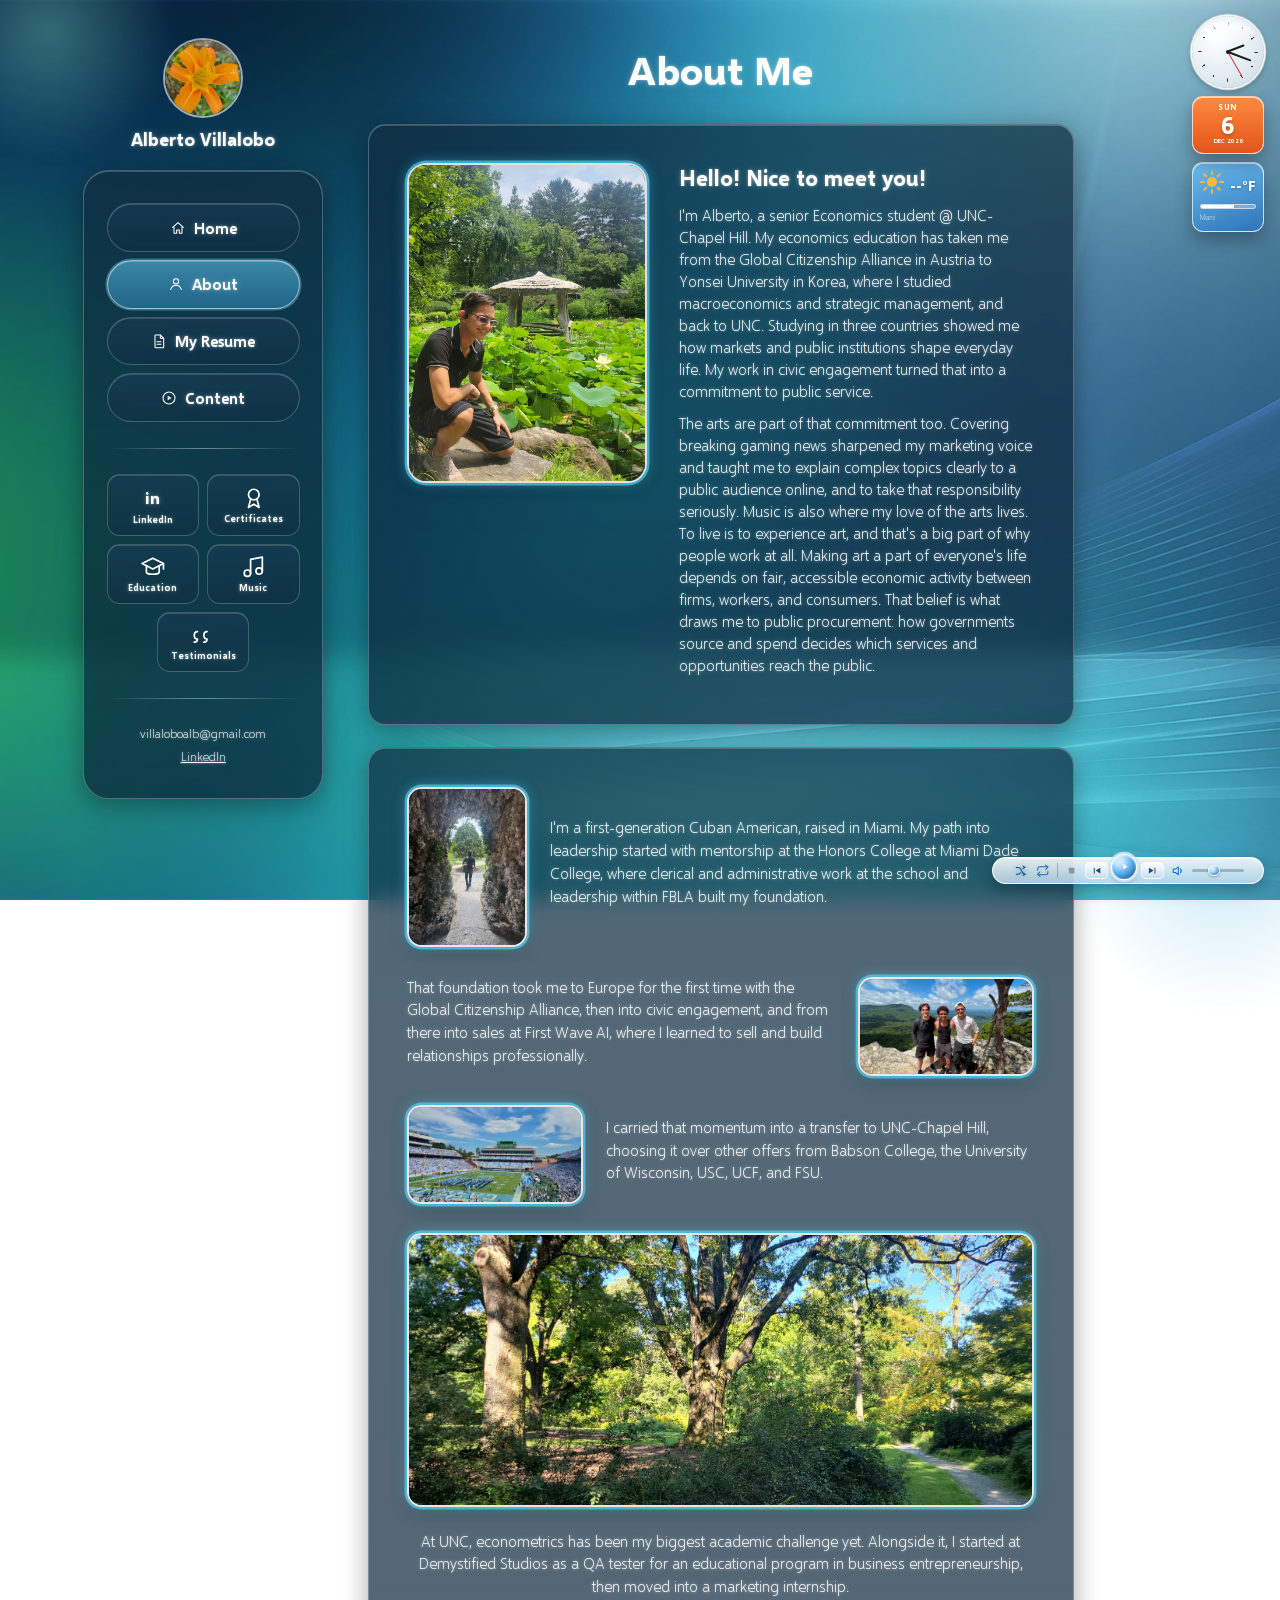
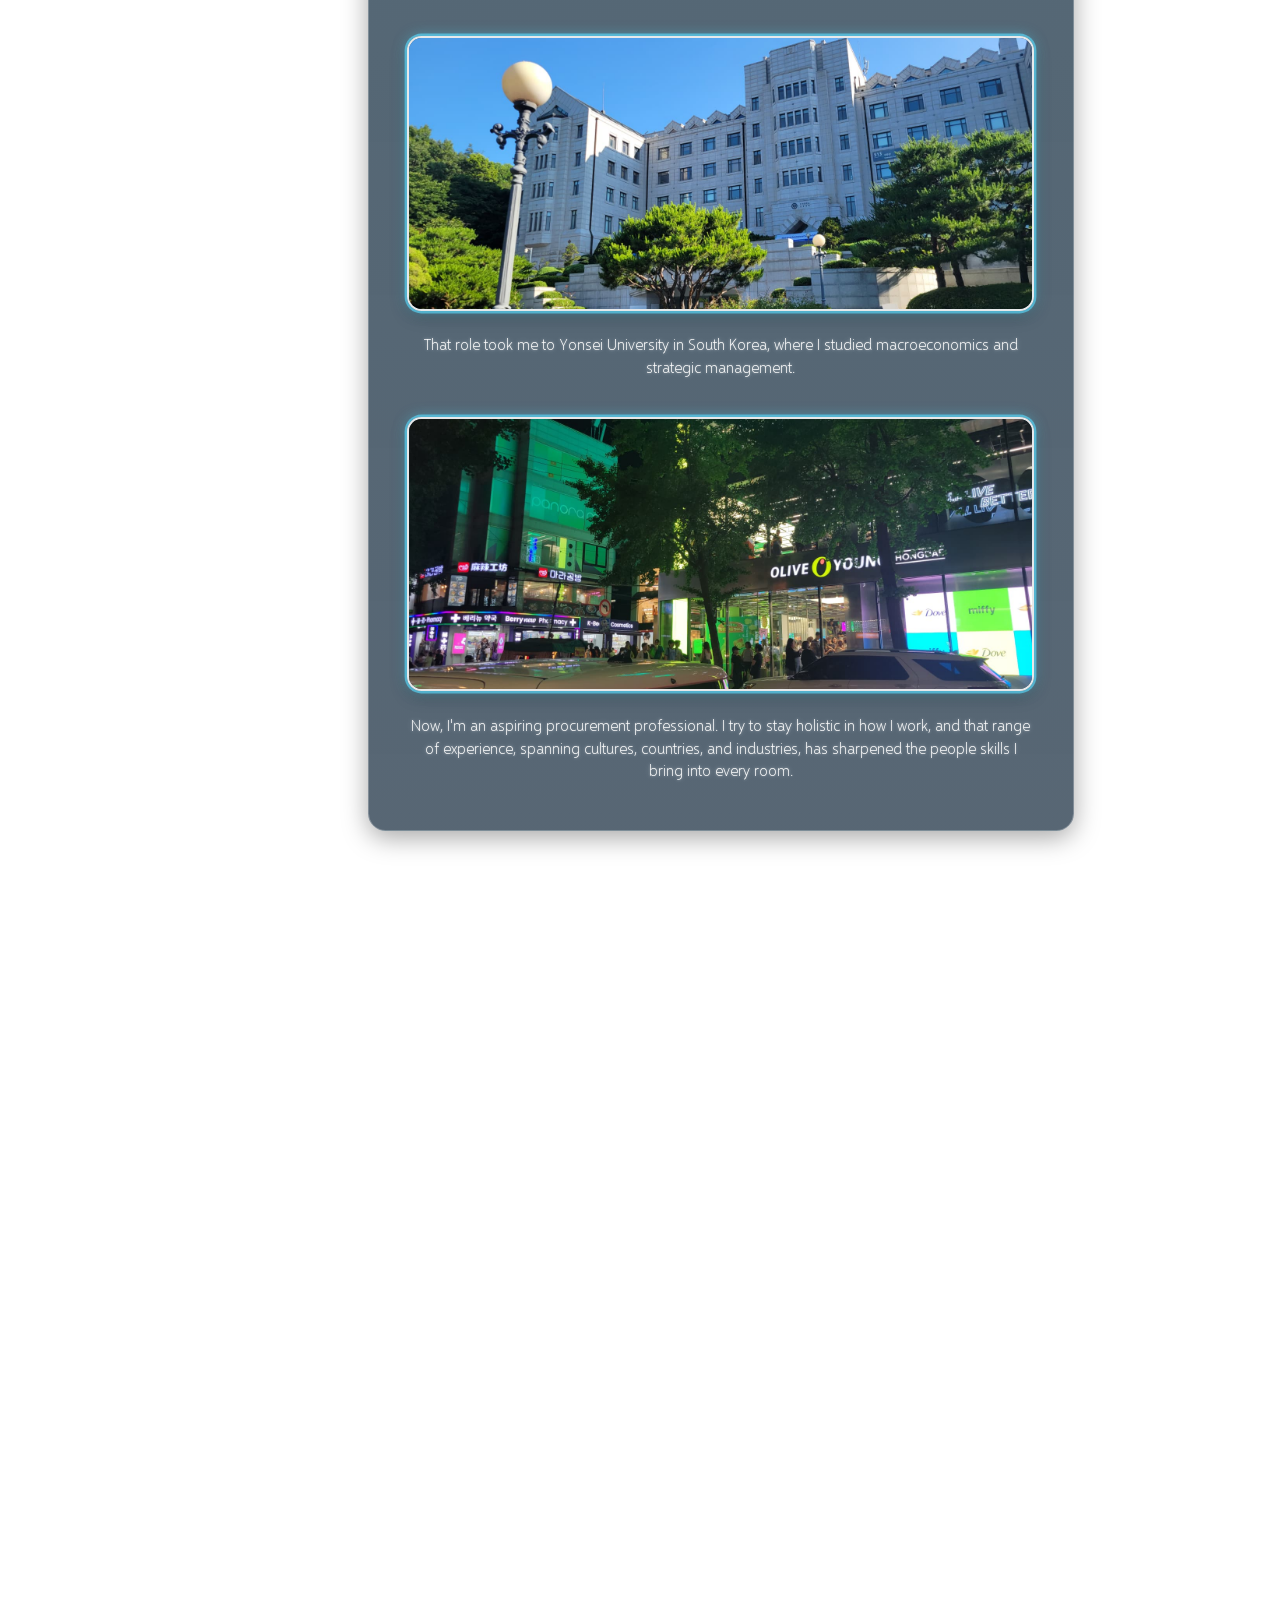
==== about.html @ b6aaa12c "Home tab title, rename resume PDF for its tab/filename, home Resume card opens PDF, update About int" ====
<!DOCTYPE html>
<html lang="en">
<head>
  <meta charset="UTF-8">
  <meta name="viewport" content="width=device-width, initial-scale=1.0">
  <title>About Me | Alberto Villalobo</title>
  <link rel="stylesheet" href="style.css">
</head>
<body>

  <div class="bg-orb top" aria-hidden="true"></div>
  <div class="bg-orb bottom" aria-hidden="true"></div>

  <div class="gadget-stack" aria-hidden="true">
    <div class="gadget-clock">
      <div class="ticks"></div>
      <div class="sheen"></div>
      <div class="hand clock-hour"></div>
      <div class="hand clock-min"></div>
      <div class="hand clock-sec"></div>
      <div class="clock-center"></div>
    </div>
    <div class="gadget-tile gadget-calendar">
      <span class="cal-day">--</span>
      <span class="cal-date">--</span>
      <span class="cal-month">--</span>
    </div>
    <div class="gadget-tile gadget-weather">
      <div class="weather-top">
        <span class="weather-icon"><svg viewBox="0 0 24 24" stroke="#f5b942" stroke-width="2" stroke-linecap="round" fill="none"><circle cx="12" cy="12" r="5" fill="#f5b942" stroke="none"/><line x1="12" y1="1" x2="12" y2="4"/><line x1="12" y1="20" x2="12" y2="23"/><line x1="1" y1="12" x2="4" y2="12"/><line x1="20" y1="12" x2="23" y2="12"/><line x1="4.2" y1="4.2" x2="6.3" y2="6.3"/><line x1="17.7" y1="17.7" x2="19.8" y2="19.8"/><line x1="4.2" y1="19.8" x2="6.3" y2="17.7"/><line x1="17.7" y1="6.3" x2="19.8" y2="4.2"/></svg></span>
        <span class="weather-temp">--&deg;</span>
      </div>
      <div class="weather-bar"><div class="weather-bar-fill"></div></div>
      <span class="weather-loc">Miami</span>
    </div>
  </div>

  <div class="media-player" aria-label="Music player">
    <div id="ytPlayerHost" style="position:fixed;left:-9999px;top:-9999px;width:1px;height:1px;overflow:hidden;opacity:0;pointer-events:none;"></div>
    <div class="mp-now-playing" id="mpNowPlaying"></div>
    <div class="mp-bar">
      <button class="mp-flat-icon" id="mpShuffleBtn" title="Shuffle">
        <svg viewBox="0 0 24 24" fill="none" stroke="currentColor" stroke-width="1.8" stroke-linecap="round" stroke-linejoin="round"><path d="M4 6h3.5c2 0 3 1 4 2.5L15.5 16c1 1.5 2 2.5 4 2.5"/><path d="M4 18h3.5c2 0 3-1 4-2.5"/><path d="M16 4l3.5 2-3.5 2"/><path d="M16 20l3.5-2-3.5-2"/></svg>
      </button>
      <button class="mp-flat-icon" id="mpRepeatBtn" title="Repeat">
        <svg viewBox="0 0 24 24" fill="none" stroke="currentColor" stroke-width="1.8" stroke-linecap="round" stroke-linejoin="round"><path d="M17 2l4 4-4 4"/><path d="M3 11V9a4 4 0 0 1 4-4h14"/><path d="M7 22l-4-4 4-4"/><path d="M21 13v2a4 4 0 0 1-4 4H3"/></svg>
      </button>
      <span class="mp-divider"></span>
      <button class="mp-stop-icon" id="mpStopBtn" title="Stop">
        <svg viewBox="0 0 24 24" fill="currentColor"><rect x="6" y="6" width="12" height="12" rx="1"/></svg>
      </button>
      <div class="mp-transport">
        <button class="mp-rect-btn" id="mpPrevBtn" title="Previous">
          <svg viewBox="0 0 24 24" fill="currentColor"><path d="M6 6h2v12H6zM20 6L10 12l10 6z"/></svg>
        </button>
        <button class="mp-play" id="mpPlayBtn" title="Play">
          <svg viewBox="0 0 24 24" fill="currentColor"><path d="M8 5v14l11-7z"/></svg>
        </button>
        <button class="mp-rect-btn" id="mpNextBtn" title="Next">
          <svg viewBox="0 0 24 24" fill="currentColor"><path d="M16 6h2v12h-2zM4 6l10 6-10 6z"/></svg>
        </button>
      </div>
      <button class="mp-flat-icon" id="mpMuteBtn" title="Mute">
        <svg viewBox="0 0 24 24" fill="none" stroke="currentColor" stroke-width="1.8" stroke-linecap="round" stroke-linejoin="round"><path d="M4 9v6h4l5 4V5L8 9H4z"/><path d="M16.5 8.5a5 5 0 0 1 0 7"/></svg>
      </button>
      <input type="range" class="mp-volume" id="mpVolume" min="0" max="100" value="40">
    </div>
  </div>

  <div class="page-shell">
  <div class="sidebar-col">
  <div class="sidebar-brand">
    <img class="sidebar-avatar" src="assets/photo-flower.jpg" alt="Alberto Villalobo">
    <span>Alberto Villalobo</span>
  </div>

  <aside class="sidebar glass">
    <ul class="sidebar-nav">
      <li><a href="index.html"><svg viewBox="0 0 24 24" fill="none" stroke="currentColor" stroke-width="1.6" stroke-linecap="round" stroke-linejoin="round"><path d="M4 11 12 4l8 7"/><path d="M6 10v9a1 1 0 0 0 1 1h3v-5h4v5h3a1 1 0 0 0 1-1v-9"/></svg>Home</a></li>
      <li><a href="about.html" class="active"><svg viewBox="0 0 24 24" fill="none" stroke="currentColor" stroke-width="1.6" stroke-linecap="round" stroke-linejoin="round"><circle cx="12" cy="8" r="4"/><path d="M4 20c1.5-4 5-6 8-6s6.5 2 8 6"/></svg>About</a></li>
      <li><a href="Alberto_Villalobo_Resume.pdf"><svg viewBox="0 0 24 24" fill="none" stroke="currentColor" stroke-width="1.6" stroke-linecap="round" stroke-linejoin="round"><path d="M7 3h7l5 5v13a1 1 0 0 1-1 1H7a1 1 0 0 1-1-1V4a1 1 0 0 1 1-1Z"/><path d="M14 3v5h5"/><path d="M9 13h6M9 17h6"/></svg>My Resume</a></li>
      <li><a href="content.html"><svg viewBox="0 0 24 24" fill="none" stroke="currentColor" stroke-width="1.6" stroke-linecap="round" stroke-linejoin="round"><circle cx="12" cy="12" r="9"/><path d="M10 8.5v7l6-3.5-6-3.5Z" fill="currentColor" stroke="none"/></svg>Content</a></li>
    </ul>

    <div class="divider"></div>

    <div class="utility-grid">
      <a class="utility-tile" href="https://www.linkedin.com/in/villaloboalberto" target="_blank" title="LinkedIn">
        <span class="li-mark">in</span>
        <span class="tile-label">LinkedIn</span>
      </a>
      <a class="utility-tile" href="certificates.html" title="Certificates">
        <svg viewBox="0 0 24 24" fill="none" stroke="currentColor" stroke-width="1.6" stroke-linecap="round" stroke-linejoin="round"><circle cx="12" cy="9" r="5"/><path d="M9 13.5 7 21l5-3 5 3-2-7.5"/></svg>
        <span class="tile-label">Certificates</span>
      </a>
      <a class="utility-tile" href="education.html" title="Education">
        <svg viewBox="0 0 24 24" fill="none" stroke="currentColor" stroke-width="1.6" stroke-linecap="round" stroke-linejoin="round"><path d="M12 4 2 9l10 5 10-5-10-5Z"/><path d="M6 11.5V17c0 1 2.5 2 6 2s6-1 6-2v-5.5"/><path d="M22 9v5"/></svg>
        <span class="tile-label">Education</span>
      </a>
      <a class="utility-tile gallery-link" href="gallery.html" title="Gallery">
        <svg viewBox="0 0 24 24" fill="none" stroke="currentColor" stroke-width="1.6" stroke-linecap="round" stroke-linejoin="round"><rect x="3" y="4" width="18" height="16" rx="2"/><circle cx="8.5" cy="9.5" r="1.5"/><path d="M21 16l-5-5-4 4-3-3-6 6"/></svg>
        <span class="tile-label">Gallery</span>
      </a>
      <a class="utility-tile" href="music.html" title="Music">
        <svg viewBox="0 0 24 24" fill="none" stroke="currentColor" stroke-width="1.6" stroke-linecap="round" stroke-linejoin="round"><path d="M9 18V5l11-2v13"/><circle cx="6" cy="18" r="3"/><circle cx="17" cy="16" r="3"/></svg>
        <span class="tile-label">Music</span>
      </a>
      <a class="utility-tile" href="testimonials.html" title="Testimonials">
        <svg viewBox="0 0 24 24" fill="none" stroke="currentColor" stroke-width="1.6" stroke-linecap="round" stroke-linejoin="round"><path d="M7 8c-2 0-3 1.5-3 3.5S5 15 7 15c0 2-1 3-3 3"/><path d="M16 8c-2 0-3 1.5-3 3.5s1 3.5 3 3.5c0 2-1 3-3 3"/></svg>
        <span class="tile-label">Testimonials</span>
      </a>
    </div>

    <div class="divider"></div>

    <div class="sidebar-footer">
      <p>villaloboalb@gmail.com</p>
      <p><a href="https://www.linkedin.com/in/villaloboalberto" target="_blank">LinkedIn</a></p>
    </div>
  </aside>
  </div>

  <main class="main-content">
  <div class="wrapper">

    <header class="main-title">
      <h1>About Me</h1>
    </header>

    <section class="panel glass main-box">
      <div class="about-columns">
        <div class="photo-carousel portrait">
          <img class="carousel-slide active" src="assets/gallery/WhatsApp Image 2026-09-19 at 11.38.49.jpeg" alt="Alberto in Korea">
        </div>

        <div class="about-text">
          <p class="greeting">Hello! Nice to meet you!</p>
          <p>
            I'm Alberto, a senior Economics student @ UNC-Chapel Hill. My economics education has taken me from the Global Citizenship Alliance in Austria to Yonsei University in Korea, where I studied macroeconomics and strategic management, and back to UNC. Studying in three countries showed me how markets and public institutions shape everyday life. My work in civic engagement turned that into a commitment to public service.
          </p>
          <p>
            The arts are part of that commitment too. Covering breaking gaming news sharpened my marketing voice and taught me to explain complex topics clearly to a public audience online, and to take that responsibility seriously. Music is also where my love of the arts lives. To live is to experience art, and that's a big part of why people work at all. Making art a part of everyone's life depends on fair, accessible economic activity between firms, workers, and consumers. That belief is what draws me to public procurement: how governments source and spend decides which services and opportunities reach the public.
          </p>
        </div>
      </div>
    </section>

    <section class="panel glass main-box">
      <div class="journey">

        <div class="journey-row">
          <div class="journey-carousel portrait">
            <img class="carousel-slide active" src="assets/gallery/WhatsApp Image 2026-09-18 at 23.12.13 (1).jpeg" alt="Vizcaya, Miami">
            <img class="carousel-slide" src="assets/gallery/WhatsApp Image 2026-09-18 at 23.45.59.jpeg" alt="Miami">
          </div>
          <div class="journey-text">
            <p>I'm a first-generation Cuban American, raised in Miami. My path into leadership started with mentorship at the Honors College at Miami Dade College, where clerical and administrative work at the school and leadership within FBLA built my foundation.</p>
          </div>
        </div>

        <div class="journey-row reverse">
          <div class="journey-carousel landscape">
            <img class="carousel-slide active" src="assets/gallery/WhatsApp Image 2026-09-18 at 23.45.58 (1).jpeg" alt="Alberto traveling">
            <img class="carousel-slide" src="assets/gallery/WhatsApp Image 2026-09-18 at 23.46.00 (1).jpeg" alt="Alberto traveling">
          </div>
          <div class="journey-text">
            <p>That foundation took me to Europe for the first time with the Global Citizenship Alliance, then into civic engagement, and from there into sales at First Wave AI, where I learned to sell and build relationships professionally.</p>
          </div>
        </div>

        <div class="journey-row">
          <div class="journey-carousel landscape">
            <img class="carousel-slide active" src="assets/gallery/WhatsApp Image 2026-09-18 at 23.11.58 (2).jpeg" alt="Kenan Stadium, UNC-Chapel Hill">
            <img class="carousel-slide" src="assets/gallery/WhatsApp Image 2026-09-18 at 23.11.58 (1).jpeg" alt="UNC-Chapel Hill campus">
          </div>
          <div class="journey-text">
            <p>I carried that momentum into a transfer to UNC-Chapel Hill, choosing it over other offers from Babson College, the University of Wisconsin, USC, UCF, and FSU.</p>
          </div>
        </div>

        <div class="journey-row center">
          <div class="journey-carousel wide">
            <img class="carousel-slide active" src="assets/gallery/WhatsApp Image 2026-09-18 at 23.11.58.jpeg" alt="UNC-Chapel Hill campus">
            <img class="carousel-slide" src="assets/gallery/WhatsApp Image 2026-09-18 at 23.46.00.jpeg" alt="UNC-Chapel Hill campus">
          </div>
          <div class="journey-text">
            <p>At UNC, econometrics has been my biggest academic challenge yet. Alongside it, I started at Demystified Studios as a QA tester for an educational program in business entrepreneurship, then moved into a marketing internship.</p>
          </div>
        </div>

        <div class="journey-row center">
          <div class="journey-carousel wide">
            <img class="carousel-slide active" src="assets/gallery/WhatsApp Image 2026-09-18 at 23.12.17 (2).jpeg" alt="Alberto in Korea">
            <img class="carousel-slide" src="assets/gallery/WhatsApp Image 2026-09-18 at 23.12.20.jpeg" alt="Alberto in Korea">
          </div>
          <div class="journey-text">
            <p>That role took me to Yonsei University in South Korea, where I studied macroeconomics and strategic management.</p>
          </div>
        </div>

        <div class="journey-row center">
          <div class="journey-carousel wide">
            <img class="carousel-slide active" src="assets/gallery/WhatsApp Image 2026-09-18 at 23.12.28.jpeg" alt="Alberto in Korea">
            <img class="carousel-slide" src="assets/gallery/WhatsApp Image 2026-09-18 at 23.12.31.jpeg" alt="Alberto in Korea">
          </div>
          <div class="journey-text">
            <p>Now, I'm an aspiring procurement professional. I try to stay holistic in how I work, and that range of experience, spanning cultures, countries, and industries, has sharpened the people skills I bring into every room.</p>
          </div>
        </div>

      </div>
    </section>

  </div>
  </main>
  </div>

  <script>
    document.querySelectorAll('.photo-carousel, .journey-carousel').forEach((carousel, i) => {
      const slides = carousel.querySelectorAll('.carousel-slide');
      if (!slides.length) return;
      let current = 0;
      setInterval(() => {
        slides[current].classList.remove('active');
        current = (current + 1) % slides.length;
        slides[current].classList.add('active');
      }, 4000 + i * 300);
    });
  </script>

  <script>
    function updateGadgets() {
      const now = new Date();
      const est = new Date(now.toLocaleString('en-US', { timeZone: 'America/New_York' }));
      const h = est.getHours() % 12;
      const m = est.getMinutes();
      const s = est.getSeconds();
      const hourDeg = (h + m / 60) * 30;
      const minDeg = (m + s / 60) * 6;
      const secDeg = s * 6;
      document.querySelectorAll('.clock-hour').forEach(el => el.style.transform = `translateX(-50%) rotate(${hourDeg}deg)`);
      document.querySelectorAll('.clock-min').forEach(el => el.style.transform = `translateX(-50%) rotate(${minDeg}deg)`);
      document.querySelectorAll('.clock-sec').forEach(el => el.style.transform = `translateX(-50%) rotate(${secDeg}deg)`);
      const dayName = est.toLocaleString('en-US', { weekday: 'short' }).toUpperCase();
      const monthYear = est.toLocaleString('en-US', { month: 'short', year: 'numeric' });
      document.querySelectorAll('.cal-day').forEach(el => el.textContent = dayName);
      document.querySelectorAll('.cal-date').forEach(el => el.textContent = est.getDate());
      document.querySelectorAll('.cal-month').forEach(el => el.textContent = monthYear);
    }
    updateGadgets();
    setInterval(updateGadgets, 1000);

    async function updateWeather() {
      try {
        const res = await fetch('https://api.open-meteo.com/v1/forecast?latitude=25.7617&longitude=-80.1918&current=temperature_2m&temperature_unit=fahrenheit&timezone=America%2FNew_York');
        const data = await res.json();
        const temp = Math.round(data.current.temperature_2m);
        document.querySelectorAll('.weather-temp').forEach(el => el.textContent = temp + '°F');
      } catch (e) {
        document.querySelectorAll('.weather-temp').forEach(el => el.textContent = '--°F');
      }
    }
    updateWeather();
    setInterval(updateWeather, 900000);
  </script>

  <script src="assets/js/media-player.js"></script>
  <script src="assets/js/mobile-nav.js"></script>

</body>
</html>
---- style.css ----
/* ===== Fonts ===== */
@font-face {
  font-family: 'Selawik';
  src: url('assets/fonts/selawik-light.woff2') format('woff2'),
       url('assets/fonts/selawik-light.woff') format('woff');
  font-weight: 300;
  font-style: normal;
  font-display: swap;
}

@font-face {
  font-family: 'Selawik';
  src: url('assets/fonts/selawik-regular.woff2') format('woff2'),
       url('assets/fonts/selawik-regular.woff') format('woff');
  font-weight: 400;
  font-style: normal;
  font-display: swap;
}

@font-face {
  font-family: 'Selawik';
  src: url('assets/fonts/selawik-semibold.woff2') format('woff2'),
       url('assets/fonts/selawik-semibold.woff') format('woff');
  font-weight: 600;
  font-style: normal;
  font-display: swap;
}

@font-face {
  font-family: 'Selawik';
  src: url('assets/fonts/selawik-bold.woff2') format('woff2'),
       url('assets/fonts/selawik-bold.woff') format('woff');
  font-weight: 700;
  font-style: normal;
  font-display: swap;
}

/* ===== Base ===== */
* { box-sizing: border-box; margin: 0; padding: 0; }

html {
  font-size: 19px;
  /* Render the whole site at 80% scale (same effect as browser zoom-out) */
  zoom: 0.8;
}

html, body {
  min-height: 100%;
}

body {
  font-family: 'Selawik', 'Corbel', 'Segoe UI', 'Poppins', Arial, sans-serif;
  font-weight: 300;
  line-height: 1.6;
  color: #ffffff;
  text-shadow: 0 0 3px rgba(255,255,255,0.45), 0 0 8px rgba(255,255,255,0.25);
  background-image: url('assets/bg.jpg');
  background-size: cover;
  background-position: center;
  background-attachment: fixed;
  background-repeat: no-repeat;
}

.wrapper {
  max-width: 1080px;
  margin: 0 auto;
  padding: 0 24px 150px;
}

a { color: inherit; }

/* ===== Glass panel base ===== */
.glass {
  background: linear-gradient(180deg, rgba(15,45,65,0.72) 0%, rgba(8,30,50,0.68) 100%);
  backdrop-filter: blur(14px);
  -webkit-backdrop-filter: blur(14px);
  border: 1px solid rgba(255,255,255,0.25);
  border-radius: 22px;
  box-shadow:
    0 8px 32px rgba(0,0,0,0.35),
    inset 0 1px 0 rgba(255,255,255,0.25);
}

/* ===== Page shell (floating sidebar + panel group) ===== */
.bg-orb {
  position: fixed;
  border-radius: 50%;
  filter: blur(10px);
  pointer-events: none;
  z-index: 0;
}

.bg-orb.top {
  top: -120px;
  left: -100px;
  width: 320px;
  height: 320px;
  background: radial-gradient(circle, rgba(140,240,210,0.35), transparent 70%);
}

.bg-orb.bottom {
  bottom: -140px;
  right: -120px;
  width: 380px;
  height: 380px;
  background: radial-gradient(circle, rgba(90,190,230,0.3), transparent 70%);
}

.page-shell {
  position: relative;
  z-index: 1;
  display: flex;
  align-items: flex-start;
  gap: 32px;
  max-width: 1440px;
  margin: 48px auto;
  padding: 0 24px;
}

.sidebar-col {
  flex: 0 0 300px;
  width: 300px;
  position: sticky;
  top: 48px;
  display: flex;
  flex-direction: column;
  gap: 20px;
}

.sidebar {
  display: flex;
  flex-direction: column;
  gap: 32px;
  padding: 40px 28px;
  border-radius: 32px;
}

.sidebar-brand {
  display: flex;
  flex-direction: column;
  align-items: center;
  gap: 10px;
  text-align: center;
}

.sidebar-avatar {
  width: 100px;
  height: 100px;
  border-radius: 50%;
  object-fit: cover;
  border: 3px solid rgba(255,255,255,0.6);
}

.sidebar-brand span {
  font-weight: 700;
  font-size: 1.15rem;
}

.sidebar-nav {
  list-style: none;
  display: flex;
  flex-direction: column;
  gap: 10px;
}

.sidebar-nav a {
  display: flex;
  align-items: center;
  justify-content: center;
  gap: 10px;
  width: 100%;
  text-decoration: none;
  color: #ffffff;
  font-weight: 600;
  font-size: 1rem;
  padding: 14px 22px;
  border-radius: 999px;
  background: linear-gradient(180deg, rgba(25,60,85,0.6) 0%, rgba(15,45,65,0.5) 100%);
  border: 1px solid rgba(255,255,255,0.2);
  box-shadow: inset 0 1px 0 rgba(255,255,255,0.2);
}

.sidebar-nav a svg {
  width: 20px;
  height: 20px;
  flex: 0 0 auto;
}

.sidebar-nav a:hover {
  background: linear-gradient(180deg, rgba(35,75,100,0.7) 0%, rgba(20,55,80,0.6) 100%);
}

.sidebar-nav a.active {
  background: linear-gradient(180deg, rgba(90,190,230,0.6) 0%, rgba(50,140,190,0.55) 100%);
  border-color: rgba(255,255,255,0.5);
  box-shadow: inset 0 1px 0 rgba(255,255,255,0.35), 0 0 0 2px rgba(140,220,255,0.35);
}

.sidebar .divider {
  margin: 0;
}

/* Flex-wrap (not grid) so an odd tile left over on the last row is centered */
.utility-grid {
  --tile-cols: 2;
  --tile-gap: 10px;
  display: flex;
  flex-wrap: wrap;
  justify-content: center;
  gap: var(--tile-gap);
}

.utility-tile {
  flex: 0 0 calc((100% - (var(--tile-cols) - 1) * var(--tile-gap)) / var(--tile-cols));
  display: flex;
  flex-direction: column;
  align-items: center;
  justify-content: center;
  gap: 4px;
  padding: 12px 6px;
  border-radius: 16px;
  background: linear-gradient(180deg, rgba(25,60,85,0.6) 0%, rgba(15,45,65,0.5) 100%);
  border: 1px solid rgba(255,255,255,0.2);
  box-shadow: inset 0 1px 0 rgba(255,255,255,0.2);
  color: #ffffff;
  text-decoration: none;
}

.utility-tile .tile-label {
  font-size: 0.62rem;
  font-weight: 600;
  text-align: center;
  line-height: 1.1;
}

.utility-tile:hover {
  background: linear-gradient(180deg, rgba(35,75,100,0.7) 0%, rgba(20,55,80,0.6) 100%);
}

.utility-tile.active {
  background: linear-gradient(180deg, rgba(90,190,230,0.6) 0%, rgba(50,140,190,0.55) 100%);
  border-color: rgba(255,255,255,0.5);
  box-shadow: inset 0 1px 0 rgba(255,255,255,0.35), 0 0 0 2px rgba(140,220,255,0.35);
}

.utility-tile svg {
  width: 32px;
  height: 32px;
}

.utility-tile .li-mark {
  font-weight: 700;
  font-size: 1.1rem;
}

.sidebar-footer {
  margin-top: auto;
  text-align: center;
  font-size: 0.8rem;
  display: flex;
  flex-direction: column;
  gap: 4px;
}

.main-content {
  flex: 1;
  min-width: 0;
}

@media (min-width: 901px) {
  .main-content {
    padding-right: 130px;
  }
}

/* ===== Narrow screens: sidebar collapses into a compact nav above the content ===== */
@media (max-width: 900px) {
  .page-shell {
    flex-direction: column;
    /* stretch so the content column matches the screen width instead of its widest child */
    align-items: stretch;
    margin: 20px auto;
    padding: 0 16px;
    gap: 16px;
  }

  .sidebar-col {
    width: 100%;
    max-width: 560px;
    flex: 0 0 auto;
    position: static;
    align-self: center;
    gap: 12px;
  }

  .sidebar-brand {
    flex-direction: row;
    justify-content: center;
    gap: 14px;
  }

  .sidebar-avatar {
    width: 56px;
    height: 56px;
  }

  .sidebar {
    padding: 16px;
    gap: 12px;
    border-radius: 24px;
  }

  .sidebar .divider,
  .sidebar-footer {
    display: none;
  }

  /* Main pages: 2x2 pills */
  .sidebar-nav {
    display: grid;
    grid-template-columns: repeat(2, 1fr);
    gap: 8px;
  }

  .sidebar-nav a {
    padding: 10px 12px;
    font-size: 0.9rem;
    gap: 8px;
  }

  .sidebar-nav a svg {
    width: 18px;
    height: 18px;
  }

  /* Secondary pages: small 3-column tiles */
  .utility-grid {
    --tile-cols: 3;
    --tile-gap: 8px;
  }

  .utility-tile {
    padding: 8px 4px;
    border-radius: 12px;
  }

  .utility-tile svg {
    width: 22px;
    height: 22px;
  }

  .utility-tile .li-mark {
    font-size: 0.9rem;
    line-height: 22px;
  }

  .utility-tile .tile-label {
    font-size: 0.58rem;
  }

  .wrapper {
    padding-bottom: 24px;
  }
}

/* ===== Gallery (temporarily disabled) =====
   Hides every link to gallery.html site-wide. gallery.html and assets/gallery/
   are untouched. To relaunch the gallery, delete this rule. */
.gallery-link {
  display: none !important;
}

/* ===== Hero ===== */
.hero {
  padding: 56px 40px 40px;
  margin: 24px 0;
  text-align: center;
  display: flex;
  flex-direction: column;
  align-items: center;
  gap: 28px;
}

.hero h1 {
  font-size: 3rem;
  margin-bottom: 12px;
  color: #ffffff;
}

.hero p {
  font-size: 1.25rem;
  color: #ffffff;
  max-width: 680px;
  margin: 0 auto;
}

/* ===== CTA buttons (solid, hard shadow) ===== */
.cta-btn {
  display: inline-block;
  margin-top: 18px;
  padding: 12px 26px;
  border-radius: 999px;
  text-decoration: none;
  font-weight: 700;
  color: #06263f;
  text-shadow: none;
  background: linear-gradient(180deg, #8ff0d0 0%, #3ecf8e 100%);
  border: 1px solid rgba(6,38,63,0.15);
  box-shadow: 3px 3px 0 rgba(6,38,63,0.35);
}

.cta-btn:hover {
  background: linear-gradient(180deg, #9ff7db 0%, #4bdf9d 100%);
}

/* ===== Bubble (glass panel behind hero text) ===== */
.bubble {
  padding: 36px 48px;
  border-radius: 44px;
}

/* ===== Stacked layout (photo on top, single-column text below) ===== */
.stack {
  display: flex;
  flex-direction: column;
  align-items: center;
  text-align: center;
  gap: 20px;
}

.hero .hero-text {
  max-width: 480px;
  margin: 0 auto;
}

.panel .stack {
  margin-top: 4px;
}

.panel .stack .hero-text {
  max-width: 560px;
}

.photo-placeholder {
  flex: 0 0 auto;
  display: flex;
  align-items: center;
  justify-content: center;
  background: linear-gradient(180deg, rgba(25,60,85,0.5) 0%, rgba(10,35,55,0.45) 100%);
  border: 2px dashed rgba(255,255,255,0.35);
  font-size: 0.85rem;
  font-weight: 600;
}

.photo-placeholder.circle {
  width: 220px;
  height: 220px;
  border-radius: 50%;
}

.photo-placeholder.square {
  width: 240px;
  height: 240px;
  border-radius: 24px;
}

img.photo-placeholder {
  object-fit: cover;
  border: 3px solid rgba(255,255,255,0.85);
  box-shadow:
    0 0 0 3px rgba(90,220,255,0.6),
    0 0 16px rgba(90,220,255,0.55),
    0 6px 20px rgba(0,0,0,0.35);
}

/* ===== About page (portrait carousel + text columns) ===== */
.about-columns {
  display: flex;
  flex-wrap: wrap;
  align-items: flex-start;
  gap: 40px;
}

.about-text {
  flex: 1;
  min-width: 0;
  text-align: left;
}

.about-text .greeting {
  font-size: 1.4rem;
  font-weight: 700;
  margin-bottom: 12px;
}

.about-text p {
  margin-bottom: 4px;
  line-height: 1.45;
}

.photo-carousel.portrait {
  width: 300px;
  aspect-ratio: 3 / 4;
  flex: 0 0 auto;
}

@media (max-width: 700px) {
  .about-columns {
    flex-direction: column;
    align-items: center;
  }

  .about-text {
    text-align: center;
  }
}

/* ===== Gadget stack (clock / calendar / weather, top-right) ===== */
.gadget-stack {
  position: fixed;
  top: 20px;
  right: 20px;
  z-index: 5;
  display: flex;
  flex-direction: column;
  align-items: center;
  gap: 10px;
}

.gadget-tile {
  width: 90px;
  border-radius: 14px;
  padding: 9px;
  background: rgba(215,230,242,0.7);
  border: 1px solid rgba(255,255,255,0.7);
  box-shadow:
    0 10px 22px rgba(0,0,0,0.3),
    inset 0 1px 0 rgba(255,255,255,0.85);
}

.gadget-clock {
  position: relative;
  width: 90px;
  height: 90px;
  border-radius: 50%;
  background: radial-gradient(circle at 35% 30%, #ffffff, #e4edf3 55%, #c7d6e0 100%);
  box-shadow:
    0 0 0 2px #f4f7fa,
    0 0 0 3px #b9c4cc,
    0 4px 10px rgba(0,0,0,0.35);
}

.gadget-clock .ticks {
  position: absolute;
  inset: 6px;
  border-radius: 50%;
  background: repeating-conic-gradient(from 0deg, #2a2a2a 0deg 2deg, transparent 2deg 30deg);
  -webkit-mask-image: radial-gradient(circle, transparent 60%, black 61%, black 67%, transparent 68%);
  mask-image: radial-gradient(circle, transparent 60%, black 61%, black 67%, transparent 68%);
}

.gadget-clock .sheen {
  position: absolute;
  top: 8%;
  left: 15%;
  width: 70%;
  height: 32%;
  background: linear-gradient(180deg, rgba(255,255,255,0.85), rgba(255,255,255,0));
  border-radius: 50%;
  filter: blur(2px);
  pointer-events: none;
}

.gadget-clock .hand {
  position: absolute;
  left: 50%;
  bottom: 50%;
  transform-origin: bottom center;
  background: #1a1a1a;
  border-radius: 2px;
}

.gadget-clock .clock-hour {
  width: 3px;
  height: 22px;
}

.gadget-clock .clock-min {
  width: 2px;
  height: 31px;
}

.gadget-clock .clock-sec {
  width: 1px;
  height: 35px;
  background: #d5322c;
}

.gadget-clock .clock-center {
  position: absolute;
  left: 50%;
  top: 50%;
  width: 5px;
  height: 5px;
  border-radius: 50%;
  background: #1a1a1a;
  transform: translate(-50%, -50%);
}

.gadget-calendar {
  padding-top: 9px;
  text-align: center;
  background: linear-gradient(180deg, #ff8a3d 0%, #e2551c 100%);
  position: relative;
}

.gadget-calendar .cal-day {
  display: block;
  color: #fff;
  font-size: 0.5rem;
  font-weight: 700;
  letter-spacing: 0.06em;
  line-height: 1;
  text-shadow: none;
}

.gadget-calendar .cal-date {
  display: block;
  color: #fff;
  font-size: 1.6rem;
  font-weight: 700;
  line-height: 1;
  padding: 1px 0;
  text-shadow: 0 2px 4px rgba(0,0,0,0.2);
}

.gadget-calendar .cal-month {
  display: block;
  color: #fff;
  font-size: 0.42rem;
  font-weight: 700;
  padding-bottom: 2px;
  text-transform: uppercase;
  opacity: 0.9;
  line-height: 1;
  text-shadow: none;
}

.gadget-weather {
  background: linear-gradient(160deg, #6cbdf0 0%, #2d74b8 100%);
}

.weather-top {
  display: flex;
  align-items: center;
  justify-content: space-between;
  gap: 6px;
}

.gadget-weather svg {
  width: 30px;
  height: 30px;
  flex: 0 0 auto;
}

.gadget-weather .weather-temp {
  color: #ffffff;
  font-weight: 700;
  font-size: 0.95rem;
  text-shadow: 0 1px 3px rgba(0,0,0,0.3);
}

.weather-bar {
  margin-top: 5px;
  height: 6px;
  border-radius: 3px;
  background: rgba(255,255,255,0.3);
  border: 1px solid rgba(255,255,255,0.55);
  overflow: hidden;
}

.weather-bar-fill {
  height: 100%;
  width: 62%;
  background: #ffffff;
}

.gadget-weather .weather-loc {
  display: block;
  margin-top: 4px;
  color: #ffffff;
  font-size: 0.46rem;
  opacity: 0.85;
  text-shadow: none;
}

@media (max-width: 900px) {
  .gadget-stack {
    display: none;
  }
}

/* ===== Media player (bottom-right, site-wide) ===== */
.media-player {
  position: fixed;
  bottom: 20px;
  right: 20px;
  z-index: 6;
  display: flex;
  flex-direction: column;
  align-items: center;
  gap: 20px;
  width: 340px;
}

.mp-now-playing {
  width: 100%;
  font-size: 0.62rem;
  font-weight: 600;
  color: #ffffff;
  text-align: center;
  white-space: normal;
  overflow: visible;
  line-height: 1.3;
}

.mp-bar {
  display: flex;
  flex-wrap: nowrap;
  align-items: center;
  justify-content: center;
  gap: 8px;
  width: 100%;
  height: 34px;
  padding: 0 16px;
  border-radius: 999px;
  background: linear-gradient(180deg, rgba(255,255,255,0.88) 0%, rgba(205,228,245,0.78) 100%);
  border: 1px solid rgba(255,255,255,0.85);
  box-shadow: 0 8px 20px rgba(0,0,0,0.28), inset 0 1px 0 rgba(255,255,255,0.9);
  overflow: visible;
}

.mp-flat-icon {
  flex: 0 0 auto;
  display: flex;
  align-items: center;
  justify-content: center;
  width: 20px;
  height: 20px;
  background: none;
  border: none;
  color: #1a6fc4;
  cursor: pointer;
}

.mp-flat-icon.mp-active {
  color: #0a4a8f;
}

.mp-flat-icon.mp-active svg {
  filter: drop-shadow(0 0 3px rgba(26,111,196,0.7));
}

.mp-flat-icon svg {
  width: 17px;
  height: 17px;
}

.mp-stop-icon {
  flex: 0 0 auto;
  display: flex;
  align-items: center;
  justify-content: center;
  width: 18px;
  height: 18px;
  background: none;
  border: none;
  color: #8a97a3;
  cursor: pointer;
}

.mp-stop-icon svg {
  width: 14px;
  height: 14px;
}

.mp-divider {
  flex: 0 0 auto;
  width: 1px;
  height: 18px;
  background: rgba(6,38,63,0.25);
}

.mp-transport {
  display: flex;
  align-items: center;
  gap: 6px;
}

.mp-rect-btn {
  flex: 0 0 auto;
  width: 28px;
  height: 22px;
  border-radius: 6px;
  display: flex;
  align-items: center;
  justify-content: center;
  border: 1px solid rgba(255,255,255,0.75);
  background: linear-gradient(180deg, rgba(255,255,255,0.9) 0%, rgba(200,220,235,0.65) 100%);
  color: #1a4a6e;
  cursor: pointer;
}

.mp-rect-btn:hover {
  background: linear-gradient(180deg, #ffffff 0%, rgba(210,230,245,0.85) 100%);
}

.mp-rect-btn svg {
  width: 14px;
  height: 14px;
}

.mp-play {
  flex: 0 0 auto;
  width: 30px;
  height: 30px;
  margin-top: -8px;
  border-radius: 50%;
  display: flex;
  align-items: center;
  justify-content: center;
  border: none;
  background: radial-gradient(circle at 30% 25%, #d6f0ff 0%, #bfe6ff 18%, #4fa6e8 55%, #123a5e 100%);
  box-shadow:
    0 0 0 1.5px rgba(255,255,255,0.85),
    0 0 0 4px rgba(214,232,247,0.85),
    0 3px 8px rgba(0,0,0,0.35),
    inset 0 1px 2px rgba(255,255,255,0.9);
  color: #ffffff;
  cursor: pointer;
}

.mp-play svg {
  width: 12px;
  height: 12px;
}

.mp-volume {
  -webkit-appearance: none;
  appearance: none;
  width: 64px;
  height: 4px;
  background: rgba(6,38,63,0.25);
  border-radius: 2px;
  outline: none;
}

.mp-volume::-webkit-slider-thumb {
  -webkit-appearance: none;
  width: 14px;
  height: 14px;
  border-radius: 50%;
  background: radial-gradient(circle at 30% 25%, #d6f0ff 0%, #bfe6ff 30%, #1665b0 100%);
  border: 1px solid #ffffff;
  box-shadow: 0 1px 3px rgba(0,0,0,0.35);
  cursor: pointer;
}

.mp-volume::-moz-range-thumb {
  width: 14px;
  height: 14px;
  border-radius: 50%;
  background: radial-gradient(circle at 30% 25%, #d6f0ff 0%, #bfe6ff 30%, #1665b0 100%);
  border: 1px solid #ffffff;
  box-shadow: 0 1px 3px rgba(0,0,0,0.35);
  cursor: pointer;
}

/* Hidden on narrow screens (must come after the base .media-player rule to win) */
@media (max-width: 900px) {
  .media-player {
    display: none;
  }
}

/* ===== Journey (chronological story with marginal carousels) ===== */
.journey {
  display: flex;
  flex-direction: column;
  gap: 36px;
  text-align: left;
}

.journey-row {
  display: flex;
  flex-wrap: wrap;
  align-items: center;
  gap: 28px;
}

.journey-row.reverse {
  flex-direction: row-reverse;
}

.journey-row.center {
  flex-direction: column;
  align-items: stretch;
  text-align: center;
}

.journey-row.center .journey-text {
  text-align: center;
}

.journey-carousel {
  position: relative;
  overflow: hidden;
  border-radius: 18px;
  flex: 0 0 auto;
  border: 3px solid rgba(255,255,255,0.85);
  box-shadow:
    0 0 0 3px rgba(90,220,255,0.6),
    0 0 16px rgba(90,220,255,0.55),
    0 6px 20px rgba(0,0,0,0.35);
}

.journey-carousel.landscape {
  width: 220px;
  aspect-ratio: 16 / 9;
}

.journey-carousel.portrait {
  width: 150px;
  aspect-ratio: 3 / 4;
}

.journey-carousel.wide {
  width: 100%;
  aspect-ratio: 16 / 7;
}

.journey-text {
  flex: 1;
  min-width: 0;
}

.journey-text p {
  margin: 0;
  line-height: 1.5;
}

@media (max-width: 700px) {
  .journey-row,
  .journey-row.reverse {
    flex-direction: column;
  }

  .journey-text {
    text-align: center;
  }
}

/* ===== Photo carousel (About section) ===== */
.photo-carousel {
  position: relative;
  overflow: hidden;
  width: 560px;
  max-width: 100%;
  aspect-ratio: 16 / 9;
  border-radius: 24px;
  flex: 0 0 auto;
  border: 3px solid rgba(255,255,255,0.85);
  box-shadow:
    0 0 0 3px rgba(90,220,255,0.6),
    0 0 16px rgba(90,220,255,0.55),
    0 6px 20px rgba(0,0,0,0.35);
}

.carousel-slide {
  position: absolute;
  inset: 0;
  width: 100%;
  height: 100%;
  object-fit: cover;
  opacity: 0;
  transition: opacity 1.2s ease;
}

.carousel-slide.active {
  opacity: 1;
}

/* ===== Sections ===== */
section.panel {
  padding: 48px;
  margin: 0 0 28px;
}

section.panel h2 {
  font-size: 1.7rem;
  margin-bottom: 20px;
  color: #ffffff;
}

section.panel p {
  margin-bottom: 12px;
}

/* ===== Main box (title / mascot+text / link-grid) ===== */
.main-title {
  text-align: center;
  margin-bottom: 28px;
}

.main-title h1 {
  font-size: 2.6rem;
}

.main-title p {
  margin-top: 8px;
  font-size: 1.05rem;
  opacity: 0.9;
}

.divider {
  height: 1px;
  margin: 28px 0;
  background: linear-gradient(90deg, transparent, rgba(255,255,255,0.4), transparent);
}

.main-text {
  max-width: 720px;
  margin: 0 auto;
  text-align: center;
}

.main-text p {
  margin-bottom: 4px;
}

.welcome-span {
  font-weight: 700;
  font-size: 1.2rem;
}

.mascot-row {
  display: flex;
  justify-content: center;
  margin: 0 0 32px;
}

.mascot-image-container {
  position: relative;
  display: inline-block;
  /* Let the 560px carousel shrink on narrow screens instead of overflowing */
  min-width: 0;
  max-width: 100%;
}

.speech-bubble-container {
  position: absolute;
  top: -16px;
  right: -16px;
  max-width: 220px;
  z-index: 2;
}

.speech-bubble {
  background: rgba(255,255,255,0.95);
  color: #06263f;
  text-shadow: none;
  font-size: 0.85rem;
  font-weight: 600;
  padding: 10px 14px;
  border-radius: 14px;
  box-shadow: 0 6px 16px rgba(0,0,0,0.25);
  position: relative;
}

.speech-bubble:after {
  content: "";
  position: absolute;
  left: 24px;
  bottom: -8px;
  border-width: 8px 8px 0 8px;
  border-style: solid;
  border-color: rgba(255,255,255,0.95) transparent transparent transparent;
}

@media (max-width: 700px) {
  .speech-bubble-container {
    position: static;
    max-width: none;
    margin-bottom: 10px;
  }

  .speech-bubble:after {
    display: none;
  }

  .mascot-row {
    flex-direction: column;
    align-items: center;
  }
}

/* ===== Dictionary-style definition block ===== */
.dictionary-entry {
  text-align: left;
}

.word-row {
  display: flex;
  align-items: baseline;
  gap: 12px;
  flex-wrap: wrap;
}

.word-row .word {
  font-size: 1.6rem;
  font-weight: 700;
  font-style: italic;
}

.word-row .pos {
  font-size: 0.85rem;
  font-style: italic;
  opacity: 0.8;
}

.pronunciation {
  font-size: 0.9rem;
  font-style: italic;
  opacity: 0.85;
  margin: 6px 0 16px;
}

.definition-list {
  margin: 0 0 16px 20px;
}

.definition-list li {
  margin-bottom: 8px;
}

.examples {
  margin: 8px 0 0 20px;
  font-style: italic;
  opacity: 0.85;
  font-size: 0.92rem;
}

.examples li {
  margin-bottom: 4px;
}

.dictionary-note {
  border-top: 1px solid rgba(255,255,255,0.25);
  padding-top: 16px;
  margin-top: 4px;
  font-size: 0.95rem;
}

/* ===== Resume page ===== */
.resume-content {
  text-align: left;
}

.resume-header {
  display: flex;
  justify-content: space-between;
  align-items: center;
  flex-wrap: wrap;
  gap: 16px;
  margin-bottom: 8px;
}

.resume-header h2 {
  font-size: 1.4rem;
}

.resume-header p {
  font-size: 0.9rem;
  opacity: 0.9;
}

.resume-section {
  margin-top: 28px;
}

.resume-content > .resume-section:first-child {
  margin-top: 0;
}

.resume-section h3 {
  font-size: 1.05rem;
  text-transform: uppercase;
  letter-spacing: 0.04em;
  padding-bottom: 8px;
  margin-bottom: 14px;
  border-bottom: 1px solid rgba(255,255,255,0.3);
}

.resume-entry {
  margin-bottom: 16px;
}

.resume-entry-row {
  display: flex;
  justify-content: space-between;
  align-items: baseline;
  flex-wrap: wrap;
  gap: 8px;
}

.resume-entry-row .date {
  font-size: 0.85rem;
  font-style: italic;
  opacity: 0.85;
}

.resume-entry .org {
  font-style: italic;
  font-size: 0.9rem;
  opacity: 0.9;
  margin-bottom: 6px;
}

.resume-entry ul {
  margin: 0;
  padding-left: 20px;
}

.resume-entry ul li {
  margin-bottom: 4px;
  font-size: 0.92rem;
}

.awards-list {
  padding-left: 20px;
}

.awards-list li {
  margin-bottom: 6px;
}

.skills-list p {
  margin-bottom: 8px;
}

.testimonial {
  margin-bottom: 24px;
  padding-bottom: 20px;
  border-bottom: 1px solid rgba(255,255,255,0.15);
}

.testimonial:last-child {
  border-bottom: none;
  margin-bottom: 0;
  padding-bottom: 0;
}

.testimonial .quote {
  margin-top: 8px;
  font-style: italic;
  line-height: 1.65;
}

.download-btn {
  display: inline-block;
  padding: 12px 26px;
  border-radius: 999px;
  text-decoration: none;
  font-weight: 700;
  color: #06263f;
  text-shadow: none;
  background: linear-gradient(180deg, rgba(255,255,255,0.85) 0%, rgba(130,215,220,0.55) 100%);
  border: 1px solid rgba(255,255,255,0.8);
  box-shadow:
    0 6px 16px rgba(10,60,90,0.25),
    inset 0 1px 0 rgba(255,255,255,0.9);
}

.download-btn:hover {
  background: linear-gradient(180deg, rgba(255,255,255,0.95) 0%, rgba(110,205,215,0.65) 100%);
}

/* ===== Content page: category filters ===== */
.filters {
  display: flex;
  gap: 10px;
  margin-bottom: 24px;
  flex-wrap: wrap;
}

.filter-btn {
  padding: 8px 18px;
  border-radius: 999px;
  border: 1px solid rgba(255,255,255,0.7);
  background: linear-gradient(180deg, rgba(255,255,255,0.6) 0%, rgba(170,220,240,0.35) 100%);
  cursor: pointer;
  font-size: 0.9rem;
  font-weight: 600;
  color: #0a2540;
  text-shadow: none;
  box-shadow: inset 0 1px 0 rgba(255,255,255,0.8);
}

.filter-btn.active {
  background: linear-gradient(180deg, rgba(120,225,235,0.9) 0%, rgba(60,170,200,0.85) 100%);
  color: #06263f;
  border-color: rgba(255,255,255,0.9);
}

/* ===== Content grid ===== */
.grid {
  display: grid;
  grid-template-columns: repeat(auto-fill, minmax(340px, 1fr));
  gap: 18px;
  align-items: start;
}

.card {
  text-decoration: none;
  color: #ffffff;
  border-radius: 18px;
  overflow: hidden;
  background: linear-gradient(180deg, rgba(15,45,65,0.7) 0%, rgba(8,30,50,0.6) 100%);
  backdrop-filter: blur(10px);
  -webkit-backdrop-filter: blur(10px);
  border: 1px solid rgba(255,255,255,0.25);
  box-shadow:
    0 6px 18px rgba(0,0,0,0.3),
    inset 0 1px 0 rgba(255,255,255,0.25);
}

.card .instagram-media {
  margin: 0 auto !important;
  width: 100% !important;
  border-radius: 0 0 18px 18px;
}

.card .video-embed {
  position: relative;
  width: 100%;
  aspect-ratio: 16 / 9;
}

.card .video-embed iframe {
  position: absolute;
  inset: 0;
  width: 100%;
  height: 100%;
  border: none;
  border-radius: 0 0 18px 18px;
}

.card .title {
  padding: 12px 14px 14px;
  font-size: 0.95rem;
  font-weight: 600;
}

.card .category-tag {
  display: inline-block;
  font-size: 0.72rem;
  font-weight: 700;
  color: #ffffff;
  padding: 12px 14px 0;
  text-transform: uppercase;
  letter-spacing: 0.03em;
}

/* ===== Gallery (masonry grid + lightbox) ===== */
.masonry-grid {
  column-count: 3;
  column-gap: 16px;
}

.masonry-item {
  break-inside: avoid;
  margin-bottom: 16px;
  border-radius: 14px;
  overflow: hidden;
  cursor: pointer;
  border: 1px solid rgba(255,255,255,0.25);
  box-shadow: 0 6px 16px rgba(0,0,0,0.3);
}

.masonry-item img {
  display: block;
  width: 100%;
}

@media (max-width: 900px) {
  .masonry-grid {
    column-count: 2;
  }
}

@media (max-width: 560px) {
  .masonry-grid {
    column-count: 1;
  }
}

.lightbox-overlay {
  display: none;
  position: fixed;
  inset: 0;
  background: rgba(5,15,25,0.92);
  z-index: 50;
  align-items: center;
  justify-content: center;
}

.lightbox-overlay.open {
  display: flex;
}

.lightbox-img {
  max-width: 88vw;
  max-height: 80vh;
  border-radius: 12px;
  box-shadow: 0 10px 40px rgba(0,0,0,0.6);
}

.lightbox-caption {
  position: absolute;
  bottom: 32px;
  left: 0;
  right: 0;
  text-align: center;
  color: #ffffff;
  font-size: 0.95rem;
}

.lightbox-close,
.lightbox-arrow {
  position: absolute;
  display: flex;
  align-items: center;
  justify-content: center;
  border-radius: 50%;
  background: rgba(15,45,65,0.7);
  border: 1px solid rgba(255,255,255,0.3);
  color: #ffffff;
  cursor: pointer;
}

.lightbox-close {
  top: 24px;
  right: 28px;
  width: 42px;
  height: 42px;
  font-size: 1.3rem;
}

.lightbox-arrow {
  top: 50%;
  transform: translateY(-50%);
  width: 48px;
  height: 48px;
  font-size: 1.5rem;
}

.lightbox-prev {
  left: 20px;
}

.lightbox-next {
  right: 20px;
}

/* ===== Empty-state placeholder ===== */
.empty-state {
  text-align: center;
  padding: 40px 20px;
  opacity: 0.85;
}

/* ===== Link card grid ===== */
.link-grid {
  display: grid;
  grid-template-columns: repeat(4, 1fr);
  gap: 12px;
  margin-top: 24px;
}

.link-card {
  display: flex;
  align-items: center;
  gap: 10px;
  padding: 10px 14px;
  border-radius: 999px;
  text-decoration: none;
  background: linear-gradient(180deg, rgba(25,60,85,0.55) 0%, rgba(15,45,65,0.5) 100%);
  border: 1px solid rgba(255,255,255,0.25);
  box-shadow: inset 0 1px 0 rgba(255,255,255,0.2);
}

.link-card:hover {
  background: linear-gradient(180deg, rgba(35,75,100,0.65) 0%, rgba(20,55,80,0.6) 100%);
}

.link-icon {
  flex: 0 0 auto;
  width: 30px;
  height: 30px;
  border-radius: 50%;
  display: flex;
  align-items: center;
  justify-content: center;
  font-weight: 700;
  font-size: 0.75rem;
  background: linear-gradient(180deg, #8ff0d0 0%, #3ecf8e 100%);
  color: #06263f;
  text-shadow: none;
}

.link-icon svg {
  width: 16px;
  height: 16px;
}

.link-text {
  display: flex;
  flex-direction: column;
  min-width: 0;
  text-align: left;
  line-height: 1.3;
  overflow-wrap: break-word;
}

.link-text strong {
  font-size: 0.88rem;
}

.link-text small {
  font-size: 0.72rem;
  opacity: 0.85;
}

/* Must come after the base .link-grid rule to take effect */
@media (max-width: 700px) {
  .link-grid {
    grid-template-columns: repeat(2, minmax(0, 1fr));
  }

  section.panel.main-box {
    padding: 32px 20px;
  }
}

/* ===== Bottom copy of the nav (cloned by assets/js/mobile-nav.js), narrow screens only ===== */
.sidebar-col.sidebar-col--bottom {
  display: none;
}

@media (max-width: 900px) {
  .sidebar-col.sidebar-col--bottom {
    display: flex;
    margin-top: 8px;
  }

  /* About journey: stack each row and show photos full width */
  .journey-row,
  .journey-row.reverse {
    flex-direction: column;
    align-items: center;
  }

  .journey-text {
    text-align: center;
  }

  .journey-carousel.landscape,
  .journey-carousel.portrait {
    width: 100%;
  }

  .journey-carousel.portrait {
    max-width: 420px;
  }
}
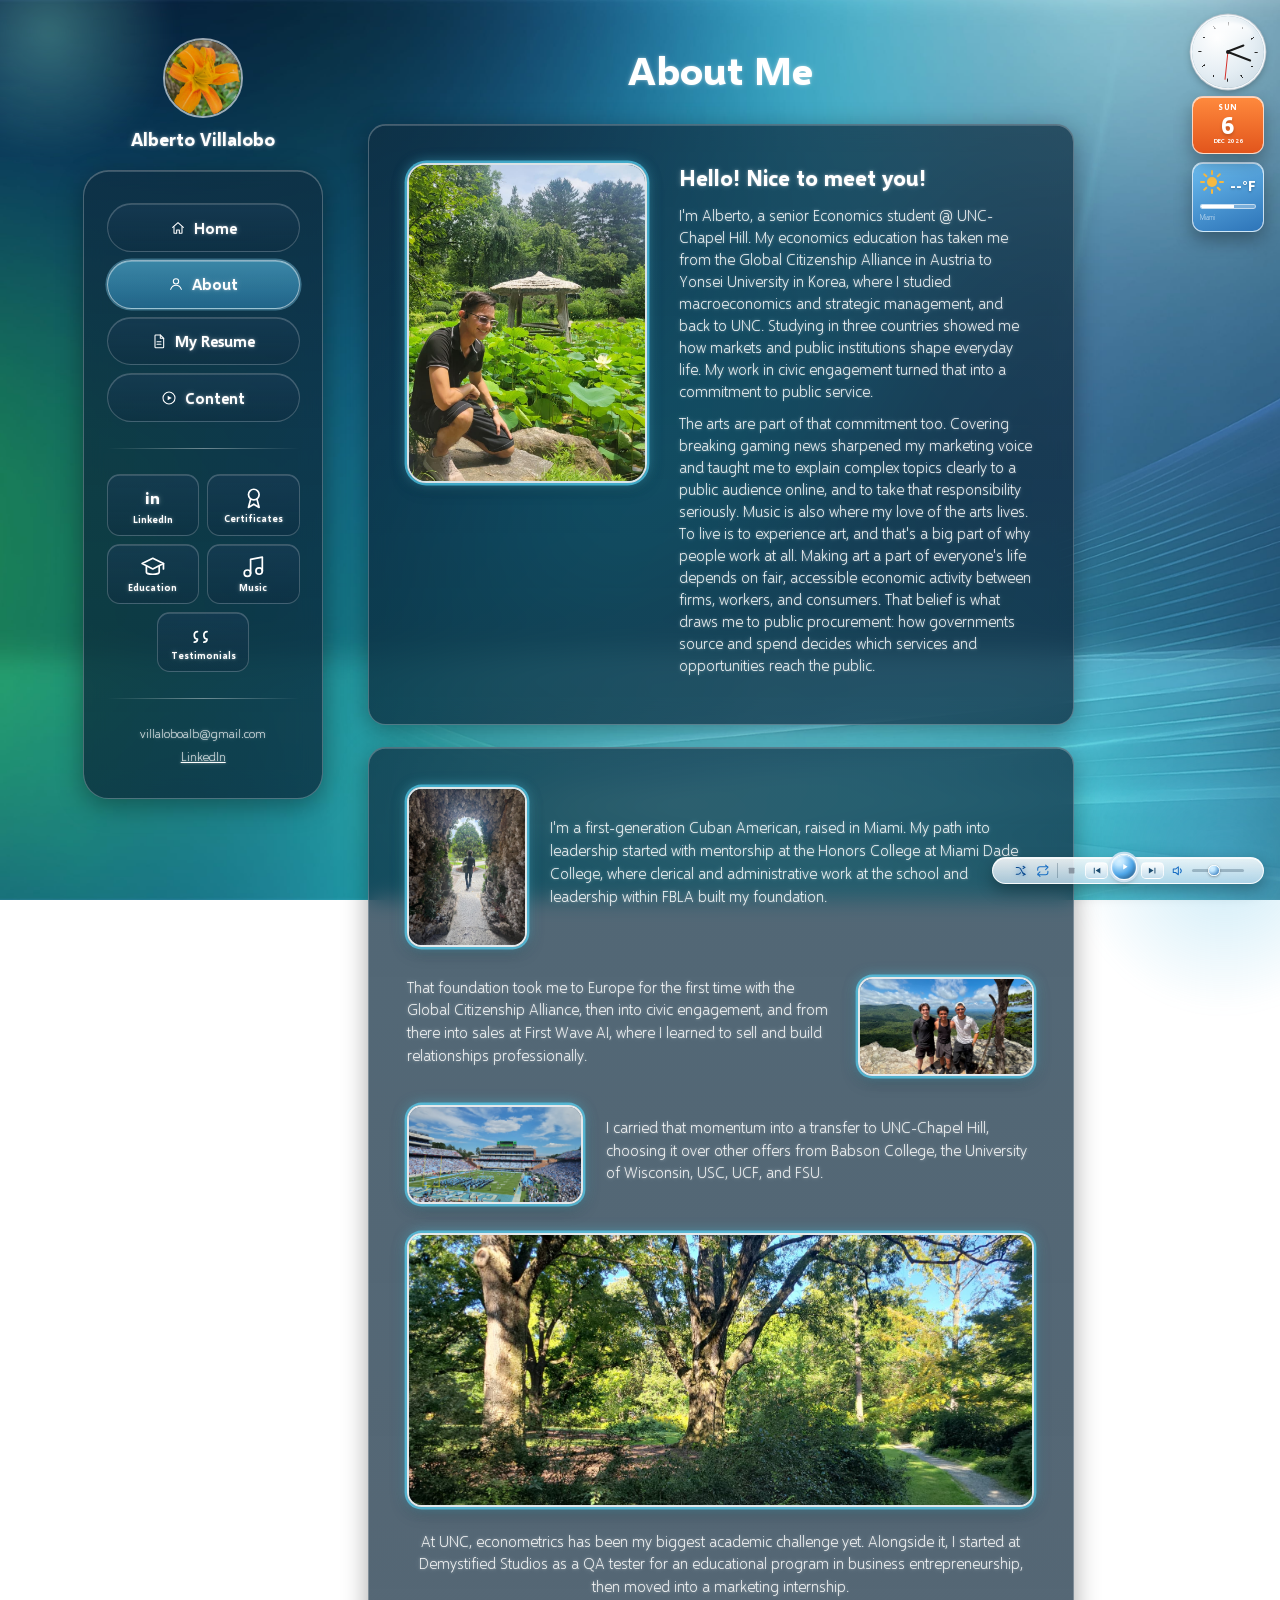
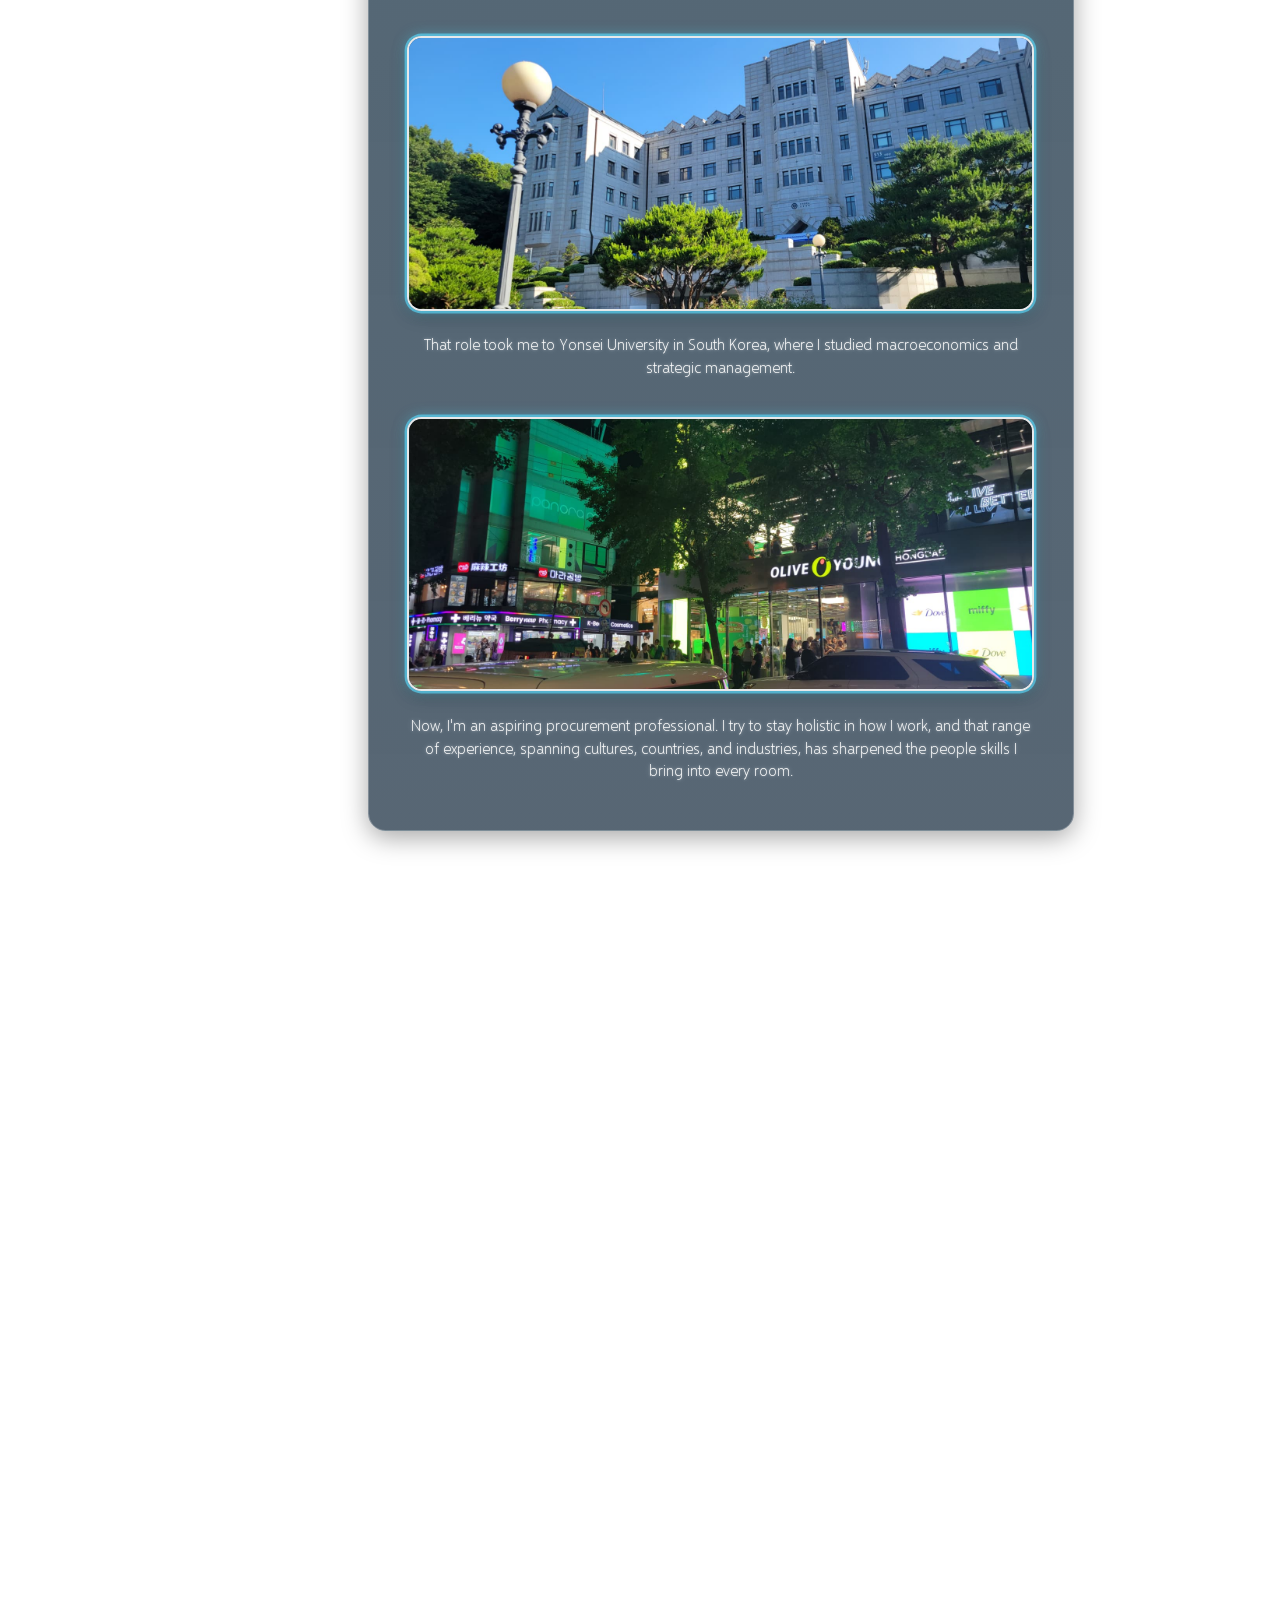
==== commit cbafa56a: "Add site-wide favicon Co-Authored-By: Claude Opus 5.5 <noreply@anthropic.com>" ====
--- a/about.html
+++ b/about.html
@@ -4,6 +4,7 @@
   <meta charset="UTF-8">
   <meta name="viewport" content="width=device-width, initial-scale=1.0">
   <title>About Me | Alberto Villalobo</title>
+  <link rel="icon" href="favicon.ico" sizes="any">
   <link rel="stylesheet" href="style.css">
 </head>
 <body>
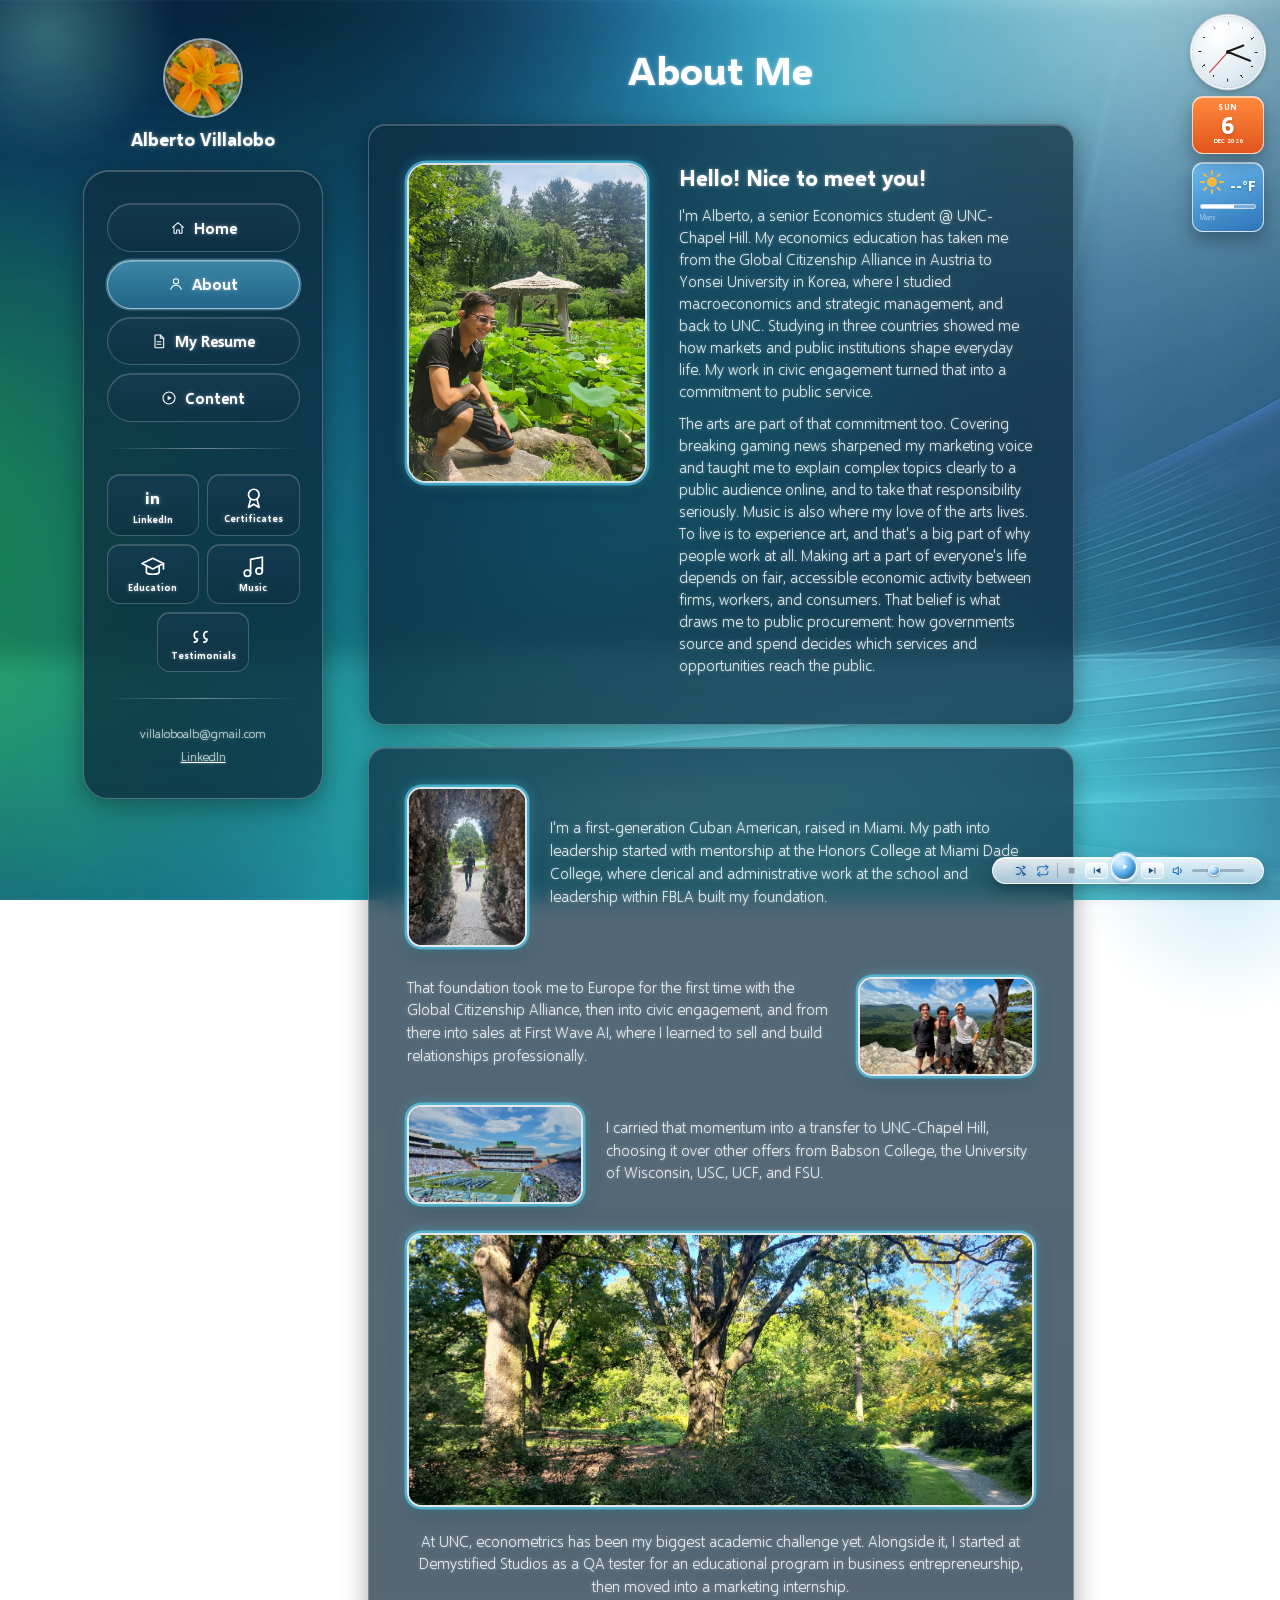
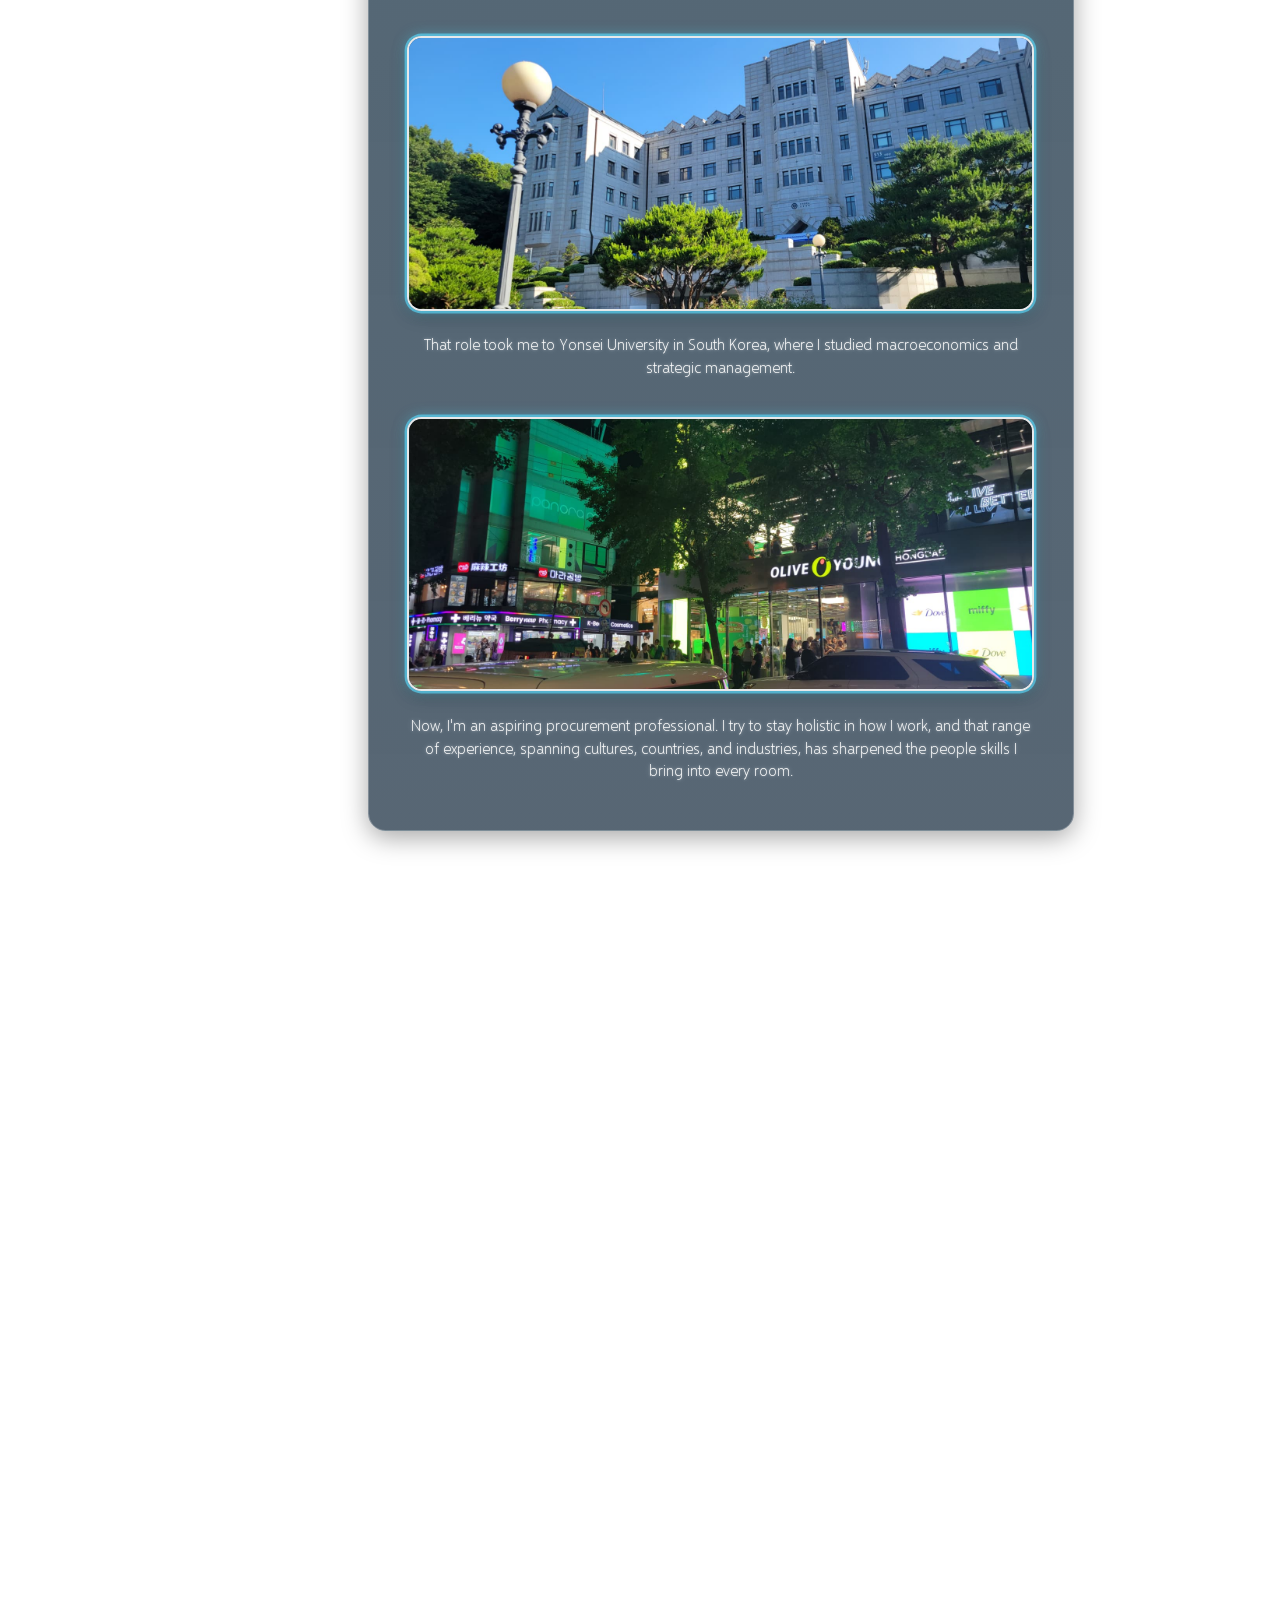
==== commit 3009acf5: "About: remove food photo from second journey carousel Co-Authored-By: Claude Opus 5.5 <noreply@anthr" ====
--- a/about.html
+++ b/about.html
@@ -162,7 +162,6 @@
         <div class="journey-row reverse">
           <div class="journey-carousel landscape">
             <img class="carousel-slide active" src="assets/gallery/WhatsApp Image 2026-09-18 at 23.45.58 (1).jpeg" alt="Alberto traveling">
-            <img class="carousel-slide" src="assets/gallery/WhatsApp Image 2026-09-18 at 23.46.00 (1).jpeg" alt="Alberto traveling">
           </div>
           <div class="journey-text">
             <p>That foundation took me to Europe for the first time with the Global Citizenship Alliance, then into civic engagement, and from there into sales at First Wave AI, where I learned to sell and build relationships professionally.</p>
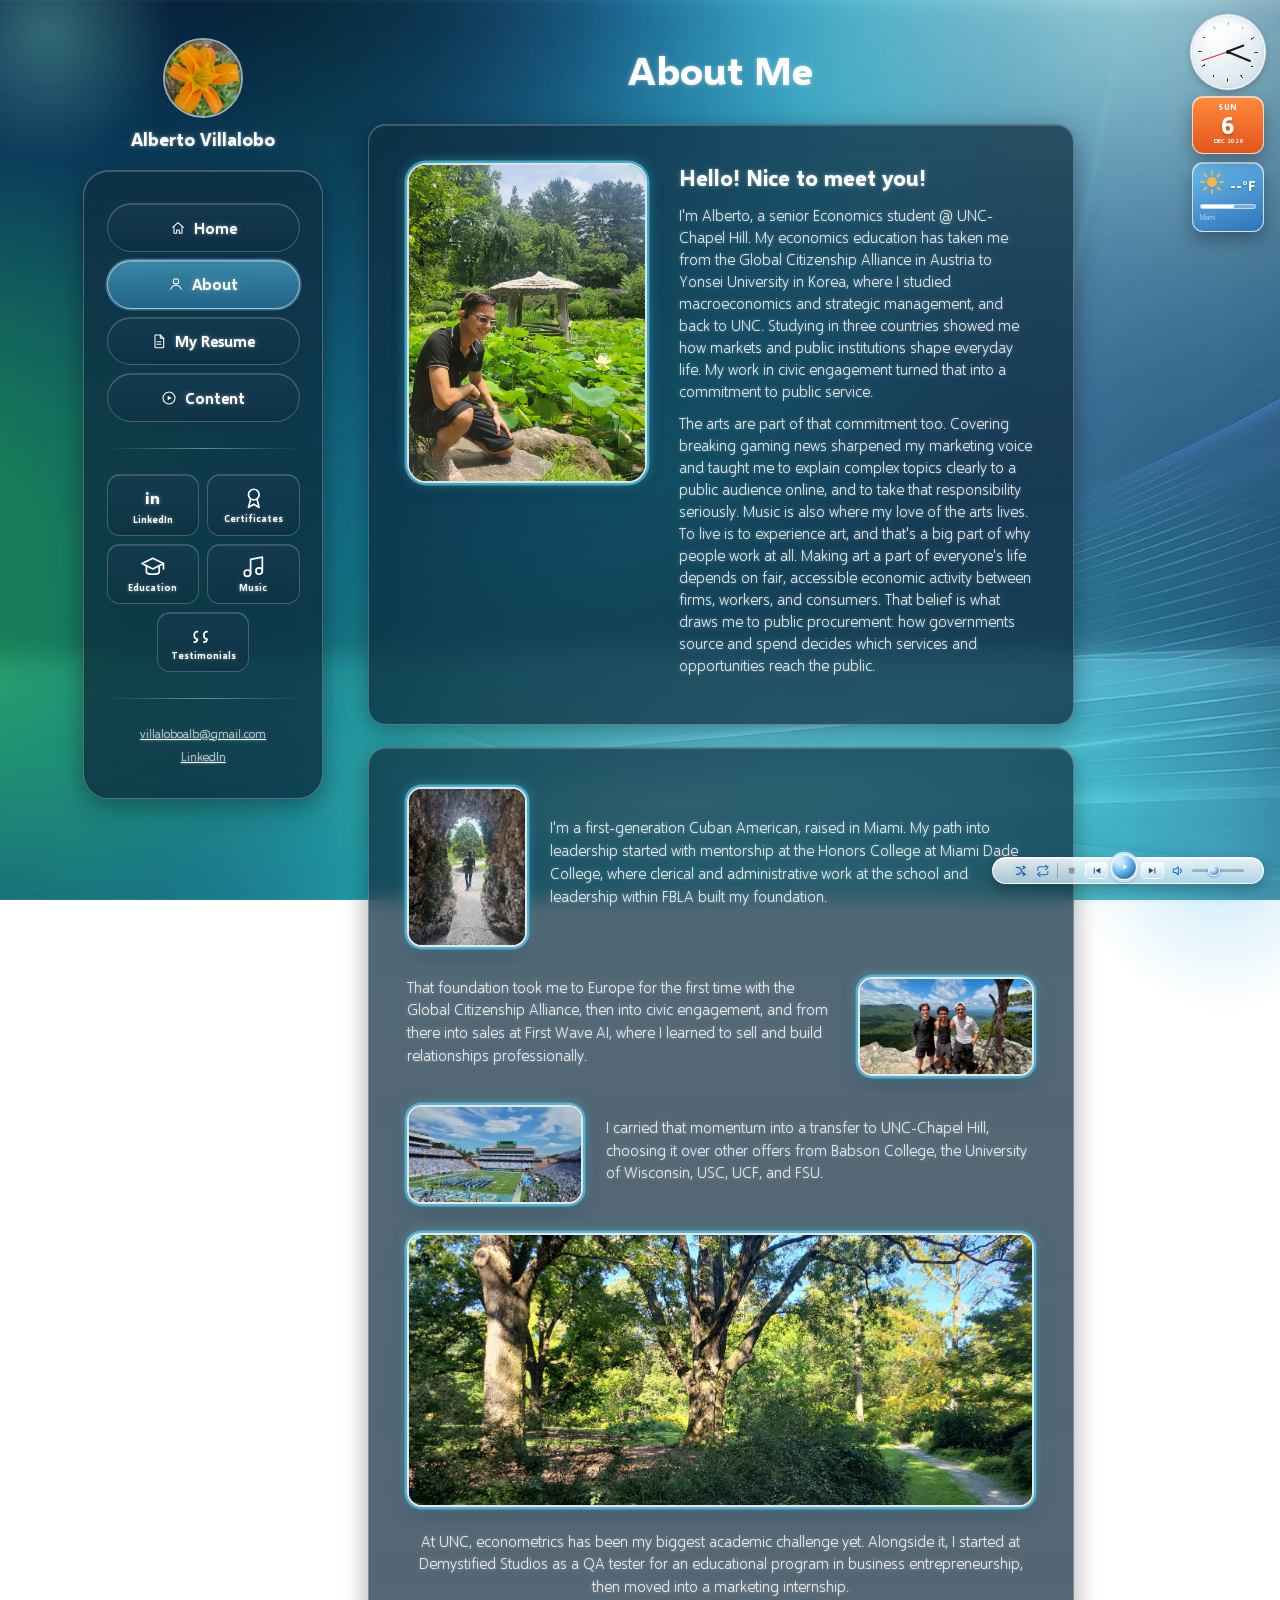
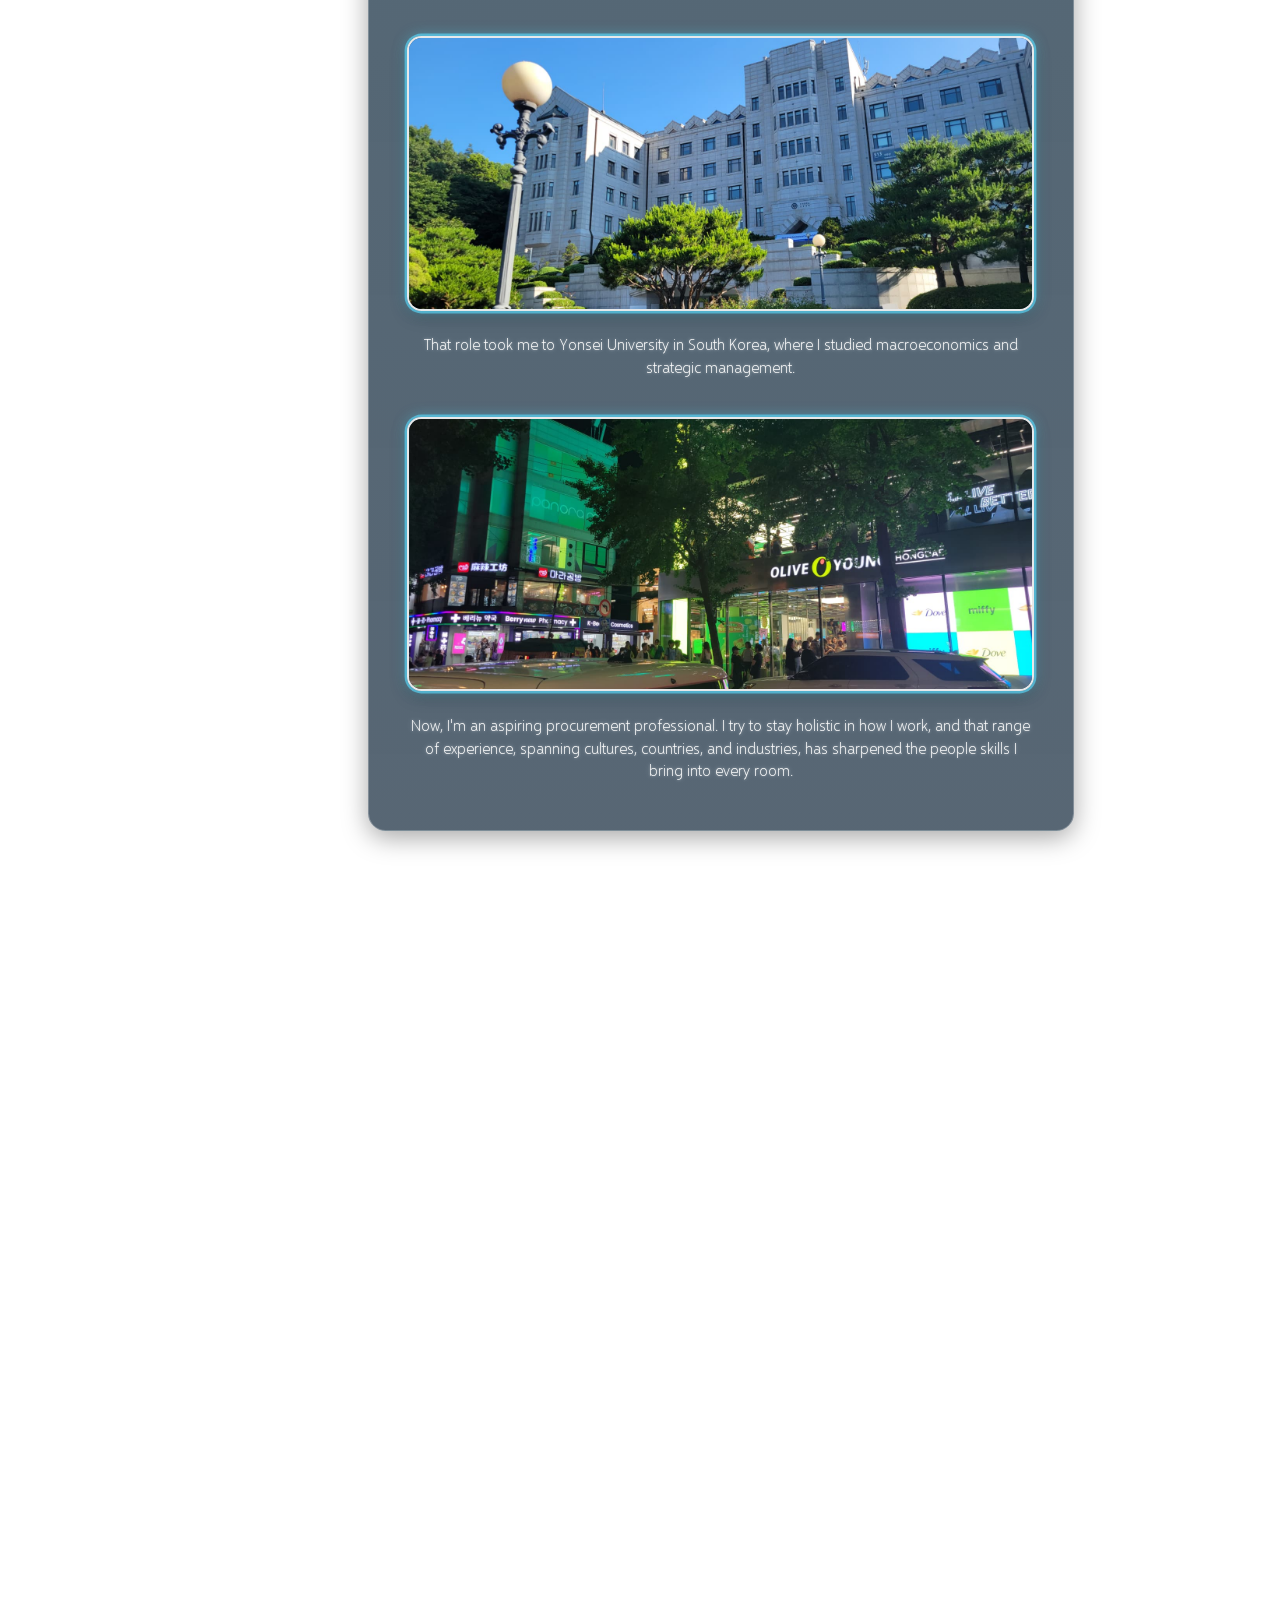
==== commit 3c20c4c7: "Home: remove link cards; nav footer email is a mailto link and shows on mobile Co-Authored-By: Claud" ====
--- a/about.html
+++ b/about.html
@@ -115,7 +115,7 @@
     <div class="divider"></div>
 
     <div class="sidebar-footer">
-      <p>villaloboalb@gmail.com</p>
+      <p><a href="mailto:villaloboalb@gmail.com">villaloboalb@gmail.com</a></p>
       <p><a href="https://www.linkedin.com/in/villaloboalberto" target="_blank">LinkedIn</a></p>
     </div>
   </aside>
--- a/style.css
+++ b/style.css
@@ -310,9 +310,14 @@
     border-radius: 24px;
   }
 
-  .sidebar .divider,
+  .sidebar .divider {
+    display: none;
+  }
+
   .sidebar-footer {
-    display: none;
+    flex-direction: row;
+    justify-content: center;
+    gap: 16px;
   }
 
   /* Main pages: 2x2 pills */
@@ -947,17 +952,6 @@
 .journey-text p {
   margin: 0;
   line-height: 1.5;
-}
-
-@media (max-width: 700px) {
-  .journey-row,
-  .journey-row.reverse {
-    flex-direction: column;
-  }
-
-  .journey-text {
-    text-align: center;
-  }
 }
 
 /* ===== Photo carousel (About section) ===== */
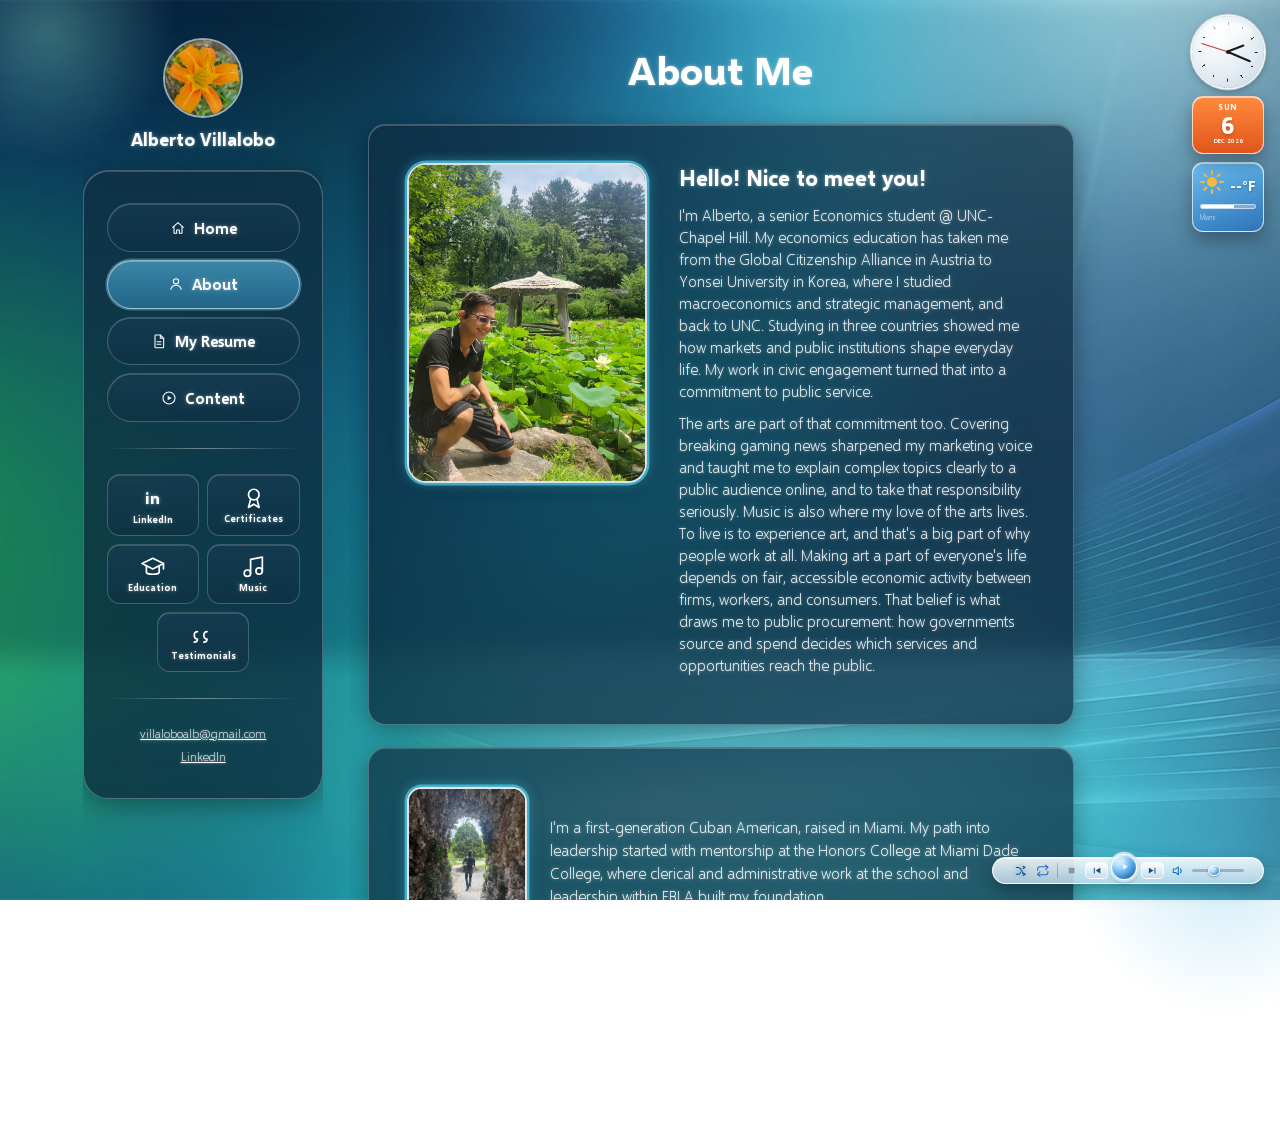
==== commit 8ba1b4eb: "Desktop: fixed page with only the content column scrolling; mobile: nav only at bottom (drop cloned " ====
--- a/about.html
+++ b/about.html
@@ -265,7 +265,6 @@
   </script>
 
   <script src="assets/js/media-player.js"></script>
-  <script src="assets/js/mobile-nav.js"></script>
 
 </body>
 </html>
--- a/style.css
+++ b/style.css
@@ -1546,14 +1546,10 @@
   }
 }
 
-/* ===== Bottom copy of the nav (cloned by assets/js/mobile-nav.js), narrow screens only ===== */
-.sidebar-col.sidebar-col--bottom {
-  display: none;
-}
-
 @media (max-width: 900px) {
-  .sidebar-col.sidebar-col--bottom {
-    display: flex;
+  /* Nav sits below the content on narrow screens */
+  .sidebar-col {
+    order: 2;
     margin-top: 8px;
   }
 
@@ -1577,3 +1573,37 @@
     max-width: 420px;
   }
 }
+
+/* ===== Desktop: page is fixed; only the right-hand content column scrolls ===== */
+@media (min-width: 901px) {
+  html,
+  body {
+    height: 100%;
+    overflow: hidden;
+  }
+
+  .page-shell {
+    position: fixed;
+    inset: 0;
+    margin: 0 auto;
+    align-items: stretch;
+  }
+
+  .sidebar-col {
+    position: static;
+    padding: 48px 0 24px;
+    overflow-y: auto;
+    scrollbar-width: none;
+  }
+
+  .sidebar-col::-webkit-scrollbar {
+    display: none;
+  }
+
+  .main-content {
+    padding-top: 48px;
+    overflow-y: auto;
+    scrollbar-width: thin;
+    scrollbar-color: rgba(255,255,255,0.35) transparent;
+  }
+}
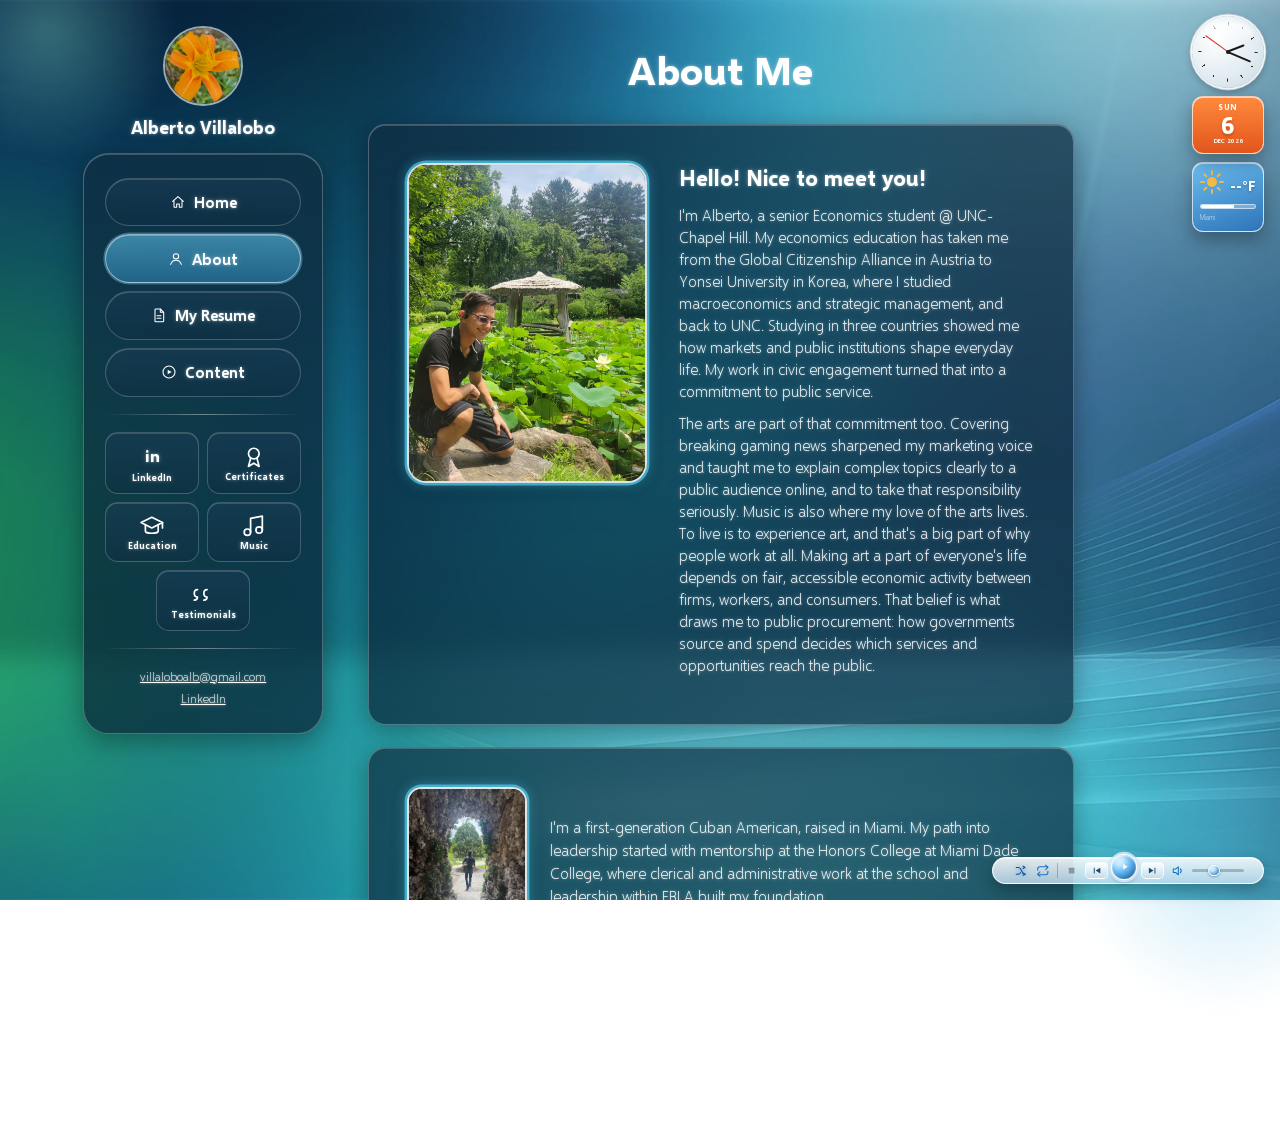
==== commit 2c59dc6c: "Desktop: scale site down to fit short screens so sidebar and home content never clip Co-Authored-By:" ====
--- a/about.html
+++ b/about.html
@@ -264,6 +264,7 @@
     setInterval(updateWeather, 900000);
   </script>
 
+  <script src="assets/js/fit-scale.js"></script>
   <script src="assets/js/media-player.js"></script>
 
 </body>
--- a/style.css
+++ b/style.css
@@ -1589,15 +1589,20 @@
     align-items: stretch;
   }
 
+  /* Sized to always fit (see assets/js/fit-scale.js), so no scrolling here */
   .sidebar-col {
     position: static;
-    padding: 48px 0 24px;
-    overflow-y: auto;
-    scrollbar-width: none;
-  }
-
-  .sidebar-col::-webkit-scrollbar {
-    display: none;
+    padding: 32px 0 16px;
+    gap: 14px;
+  }
+
+  .sidebar {
+    gap: 22px;
+    padding: 30px 26px;
+  }
+
+  .fit-screen .wrapper {
+    padding-bottom: 72px;
   }
 
   .main-content {
@@ -1606,4 +1611,8 @@
     scrollbar-width: thin;
     scrollbar-color: rgba(255,255,255,0.35) transparent;
   }
-}
+
+  .main-content.fit-screen {
+    padding-top: 32px;
+  }
+}
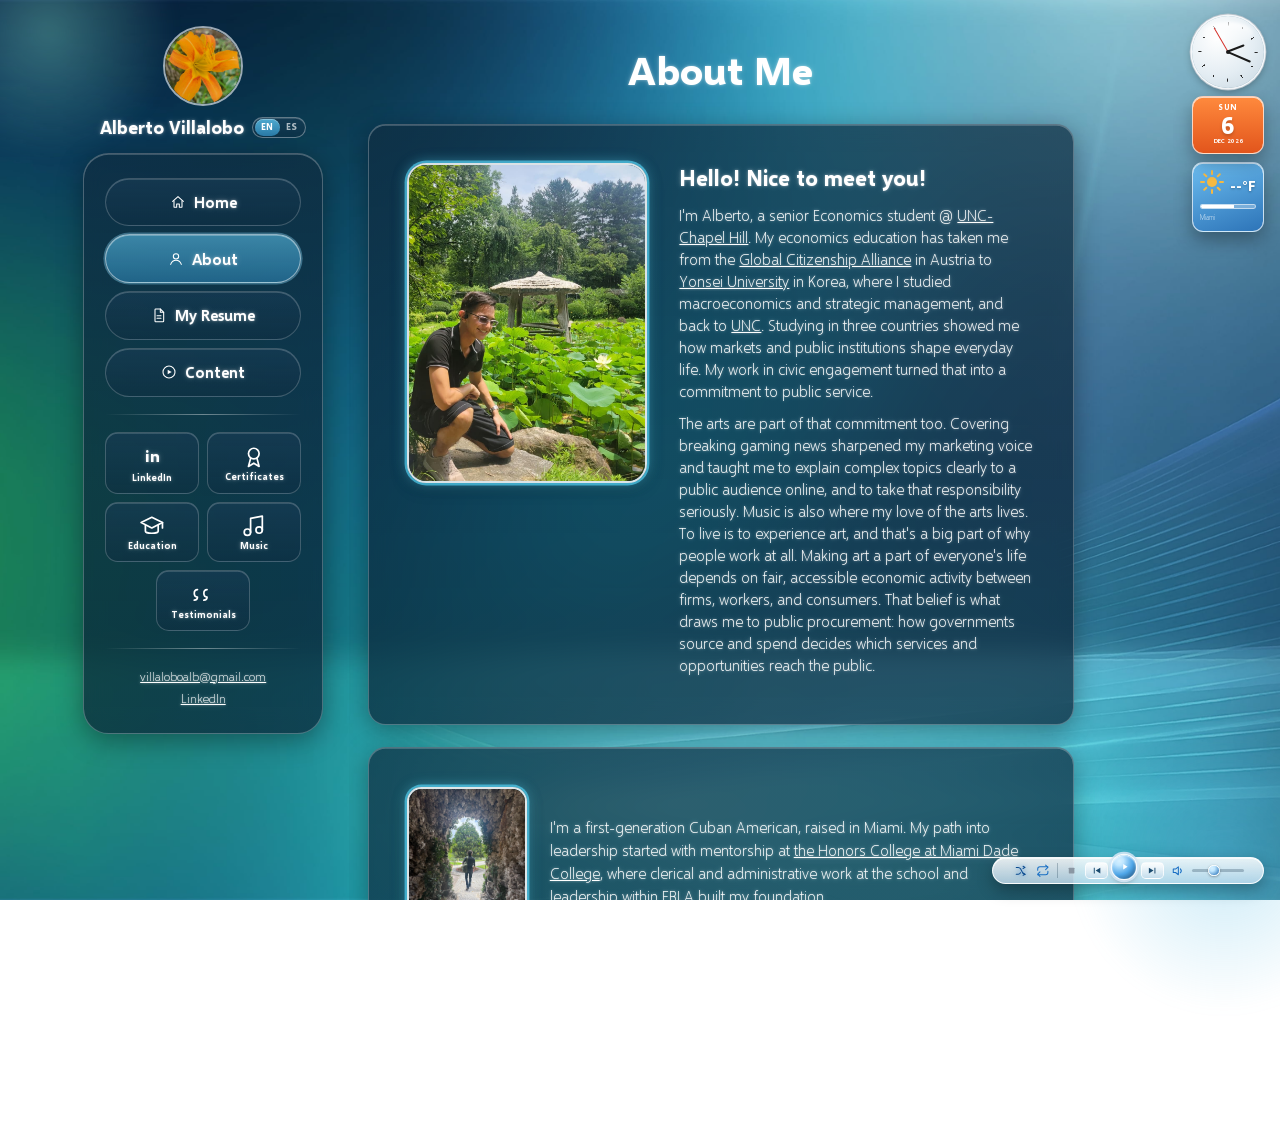
==== commit 5fe8d287: "Add EN/ES language toggle (Latin American Spanish), institution/org links, Honors College link, Inte" ====
--- a/about.html
+++ b/about.html
@@ -72,15 +72,15 @@
   <div class="sidebar-col">
   <div class="sidebar-brand">
     <img class="sidebar-avatar" src="assets/photo-flower.jpg" alt="Alberto Villalobo">
-    <span>Alberto Villalobo</span>
+    <div class="brand-row"><span>Alberto Villalobo</span><button class="lang-toggle" type="button" title="English / Español" aria-label="Switch language: English / Español"><span data-lang="en">EN</span><span data-lang="es">ES</span></button></div>
   </div>
 
   <aside class="sidebar glass">
     <ul class="sidebar-nav">
-      <li><a href="index.html"><svg viewBox="0 0 24 24" fill="none" stroke="currentColor" stroke-width="1.6" stroke-linecap="round" stroke-linejoin="round"><path d="M4 11 12 4l8 7"/><path d="M6 10v9a1 1 0 0 0 1 1h3v-5h4v5h3a1 1 0 0 0 1-1v-9"/></svg>Home</a></li>
-      <li><a href="about.html" class="active"><svg viewBox="0 0 24 24" fill="none" stroke="currentColor" stroke-width="1.6" stroke-linecap="round" stroke-linejoin="round"><circle cx="12" cy="8" r="4"/><path d="M4 20c1.5-4 5-6 8-6s6.5 2 8 6"/></svg>About</a></li>
-      <li><a href="Alberto_Villalobo_Resume.pdf"><svg viewBox="0 0 24 24" fill="none" stroke="currentColor" stroke-width="1.6" stroke-linecap="round" stroke-linejoin="round"><path d="M7 3h7l5 5v13a1 1 0 0 1-1 1H7a1 1 0 0 1-1-1V4a1 1 0 0 1 1-1Z"/><path d="M14 3v5h5"/><path d="M9 13h6M9 17h6"/></svg>My Resume</a></li>
-      <li><a href="content.html"><svg viewBox="0 0 24 24" fill="none" stroke="currentColor" stroke-width="1.6" stroke-linecap="round" stroke-linejoin="round"><circle cx="12" cy="12" r="9"/><path d="M10 8.5v7l6-3.5-6-3.5Z" fill="currentColor" stroke="none"/></svg>Content</a></li>
+      <li><a href="index.html"><svg viewBox="0 0 24 24" fill="none" stroke="currentColor" stroke-width="1.6" stroke-linecap="round" stroke-linejoin="round"><path d="M4 11 12 4l8 7"/><path d="M6 10v9a1 1 0 0 0 1 1h3v-5h4v5h3a1 1 0 0 0 1-1v-9"/></svg><span data-i18n="nav.home">Home</span></a></li>
+      <li><a href="about.html" class="active"><svg viewBox="0 0 24 24" fill="none" stroke="currentColor" stroke-width="1.6" stroke-linecap="round" stroke-linejoin="round"><circle cx="12" cy="8" r="4"/><path d="M4 20c1.5-4 5-6 8-6s6.5 2 8 6"/></svg><span data-i18n="nav.about">About</span></a></li>
+      <li><a href="Alberto_Villalobo_Resume.pdf"><svg viewBox="0 0 24 24" fill="none" stroke="currentColor" stroke-width="1.6" stroke-linecap="round" stroke-linejoin="round"><path d="M7 3h7l5 5v13a1 1 0 0 1-1 1H7a1 1 0 0 1-1-1V4a1 1 0 0 1 1-1Z"/><path d="M14 3v5h5"/><path d="M9 13h6M9 17h6"/></svg><span data-i18n="nav.resume">My Resume</span></a></li>
+      <li><a href="content.html"><svg viewBox="0 0 24 24" fill="none" stroke="currentColor" stroke-width="1.6" stroke-linecap="round" stroke-linejoin="round"><circle cx="12" cy="12" r="9"/><path d="M10 8.5v7l6-3.5-6-3.5Z" fill="currentColor" stroke="none"/></svg><span data-i18n="nav.content">Content</span></a></li>
     </ul>
 
     <div class="divider"></div>
@@ -88,27 +88,27 @@
     <div class="utility-grid">
       <a class="utility-tile" href="https://www.linkedin.com/in/villaloboalberto" target="_blank" title="LinkedIn">
         <span class="li-mark">in</span>
-        <span class="tile-label">LinkedIn</span>
+        <span class="tile-label" data-i18n="tile.linkedin">LinkedIn</span>
       </a>
       <a class="utility-tile" href="certificates.html" title="Certificates">
         <svg viewBox="0 0 24 24" fill="none" stroke="currentColor" stroke-width="1.6" stroke-linecap="round" stroke-linejoin="round"><circle cx="12" cy="9" r="5"/><path d="M9 13.5 7 21l5-3 5 3-2-7.5"/></svg>
-        <span class="tile-label">Certificates</span>
+        <span class="tile-label" data-i18n="tile.certificates">Certificates</span>
       </a>
       <a class="utility-tile" href="education.html" title="Education">
         <svg viewBox="0 0 24 24" fill="none" stroke="currentColor" stroke-width="1.6" stroke-linecap="round" stroke-linejoin="round"><path d="M12 4 2 9l10 5 10-5-10-5Z"/><path d="M6 11.5V17c0 1 2.5 2 6 2s6-1 6-2v-5.5"/><path d="M22 9v5"/></svg>
-        <span class="tile-label">Education</span>
+        <span class="tile-label" data-i18n="tile.education">Education</span>
       </a>
       <a class="utility-tile gallery-link" href="gallery.html" title="Gallery">
         <svg viewBox="0 0 24 24" fill="none" stroke="currentColor" stroke-width="1.6" stroke-linecap="round" stroke-linejoin="round"><rect x="3" y="4" width="18" height="16" rx="2"/><circle cx="8.5" cy="9.5" r="1.5"/><path d="M21 16l-5-5-4 4-3-3-6 6"/></svg>
-        <span class="tile-label">Gallery</span>
+        <span class="tile-label" data-i18n="tile.gallery">Gallery</span>
       </a>
       <a class="utility-tile" href="music.html" title="Music">
         <svg viewBox="0 0 24 24" fill="none" stroke="currentColor" stroke-width="1.6" stroke-linecap="round" stroke-linejoin="round"><path d="M9 18V5l11-2v13"/><circle cx="6" cy="18" r="3"/><circle cx="17" cy="16" r="3"/></svg>
-        <span class="tile-label">Music</span>
+        <span class="tile-label" data-i18n="tile.music">Music</span>
       </a>
       <a class="utility-tile" href="testimonials.html" title="Testimonials">
         <svg viewBox="0 0 24 24" fill="none" stroke="currentColor" stroke-width="1.6" stroke-linecap="round" stroke-linejoin="round"><path d="M7 8c-2 0-3 1.5-3 3.5S5 15 7 15c0 2-1 3-3 3"/><path d="M16 8c-2 0-3 1.5-3 3.5s1 3.5 3 3.5c0 2-1 3-3 3"/></svg>
-        <span class="tile-label">Testimonials</span>
+        <span class="tile-label" data-i18n="tile.testimonials">Testimonials</span>
       </a>
     </div>
 
@@ -125,7 +125,7 @@
   <div class="wrapper">
 
     <header class="main-title">
-      <h1>About Me</h1>
+      <h1 data-i18n="title.about">About Me</h1>
     </header>
 
     <section class="panel glass main-box">
@@ -135,11 +135,11 @@
         </div>
 
         <div class="about-text">
-          <p class="greeting">Hello! Nice to meet you!</p>
-          <p>
-            I'm Alberto, a senior Economics student @ UNC-Chapel Hill. My economics education has taken me from the Global Citizenship Alliance in Austria to Yonsei University in Korea, where I studied macroeconomics and strategic management, and back to UNC. Studying in three countries showed me how markets and public institutions shape everyday life. My work in civic engagement turned that into a commitment to public service.
+          <p class="greeting" data-i18n="about.greeting">Hello! Nice to meet you!</p>
+          <p data-i18n="about.intro1">
+            I'm Alberto, a senior Economics student @ <a href="https://www.unc.edu" target="_blank">UNC-Chapel Hill</a>. My economics education has taken me from the <a href="https://globalcitizenshipalliance.org" target="_blank">Global Citizenship Alliance</a> in Austria to <a href="https://www.yonsei.ac.kr" target="_blank">Yonsei University</a> in Korea, where I studied macroeconomics and strategic management, and back to <a href="https://www.unc.edu" target="_blank">UNC</a>. Studying in three countries showed me how markets and public institutions shape everyday life. My work in civic engagement turned that into a commitment to public service.
           </p>
-          <p>
+          <p data-i18n="about.intro2">
             The arts are part of that commitment too. Covering breaking gaming news sharpened my marketing voice and taught me to explain complex topics clearly to a public audience online, and to take that responsibility seriously. Music is also where my love of the arts lives. To live is to experience art, and that's a big part of why people work at all. Making art a part of everyone's life depends on fair, accessible economic activity between firms, workers, and consumers. That belief is what draws me to public procurement: how governments source and spend decides which services and opportunities reach the public.
           </p>
         </div>
@@ -155,7 +155,7 @@
             <img class="carousel-slide" src="assets/gallery/WhatsApp Image 2026-09-18 at 23.45.59.jpeg" alt="Miami">
           </div>
           <div class="journey-text">
-            <p>I'm a first-generation Cuban American, raised in Miami. My path into leadership started with mentorship at the Honors College at Miami Dade College, where clerical and administrative work at the school and leadership within FBLA built my foundation.</p>
+            <p data-i18n="about.journey1">I'm a first-generation Cuban American, raised in Miami. My path into leadership started with mentorship at <a href="https://www.mdc.edu/honorscollege/" target="_blank">the Honors College at Miami Dade College</a>, where clerical and administrative work at the school and leadership within <a href="https://www.fbla.org" target="_blank">FBLA</a> built my foundation.</p>
           </div>
         </div>
 
@@ -164,7 +164,7 @@
             <img class="carousel-slide active" src="assets/gallery/WhatsApp Image 2026-09-18 at 23.45.58 (1).jpeg" alt="Alberto traveling">
           </div>
           <div class="journey-text">
-            <p>That foundation took me to Europe for the first time with the Global Citizenship Alliance, then into civic engagement, and from there into sales at First Wave AI, where I learned to sell and build relationships professionally.</p>
+            <p data-i18n="about.journey2">That foundation took me to Europe for the first time with the <a href="https://globalcitizenshipalliance.org" target="_blank">Global Citizenship Alliance</a>, then into civic engagement, and from there into sales at First Wave AI, where I learned to sell and build relationships professionally.</p>
           </div>
         </div>
 
@@ -174,7 +174,7 @@
             <img class="carousel-slide" src="assets/gallery/WhatsApp Image 2026-09-18 at 23.11.58 (1).jpeg" alt="UNC-Chapel Hill campus">
           </div>
           <div class="journey-text">
-            <p>I carried that momentum into a transfer to UNC-Chapel Hill, choosing it over other offers from Babson College, the University of Wisconsin, USC, UCF, and FSU.</p>
+            <p data-i18n="about.journey3">I carried that momentum into a transfer to <a href="https://www.unc.edu" target="_blank">UNC-Chapel Hill</a>, choosing it over other offers from Babson College, the University of Wisconsin, USC, UCF, and FSU.</p>
           </div>
         </div>
 
@@ -184,7 +184,7 @@
             <img class="carousel-slide" src="assets/gallery/WhatsApp Image 2026-09-18 at 23.46.00.jpeg" alt="UNC-Chapel Hill campus">
           </div>
           <div class="journey-text">
-            <p>At UNC, econometrics has been my biggest academic challenge yet. Alongside it, I started at Demystified Studios as a QA tester for an educational program in business entrepreneurship, then moved into a marketing internship.</p>
+            <p data-i18n="about.journey4">At <a href="https://www.unc.edu" target="_blank">UNC</a>, econometrics has been my biggest academic challenge yet. Alongside it, I started at Demystified Studios as a QA tester for an educational program in business entrepreneurship, then moved into a marketing internship.</p>
           </div>
         </div>
 
@@ -194,7 +194,7 @@
             <img class="carousel-slide" src="assets/gallery/WhatsApp Image 2026-09-18 at 23.12.20.jpeg" alt="Alberto in Korea">
           </div>
           <div class="journey-text">
-            <p>That role took me to Yonsei University in South Korea, where I studied macroeconomics and strategic management.</p>
+            <p data-i18n="about.journey5">That role took me to <a href="https://www.yonsei.ac.kr" target="_blank">Yonsei University</a> in South Korea, where I studied macroeconomics and strategic management.</p>
           </div>
         </div>
 
@@ -204,7 +204,7 @@
             <img class="carousel-slide" src="assets/gallery/WhatsApp Image 2026-09-18 at 23.12.31.jpeg" alt="Alberto in Korea">
           </div>
           <div class="journey-text">
-            <p>Now, I'm an aspiring procurement professional. I try to stay holistic in how I work, and that range of experience, spanning cultures, countries, and industries, has sharpened the people skills I bring into every room.</p>
+            <p data-i18n="about.journey6">Now, I'm an aspiring procurement professional. I try to stay holistic in how I work, and that range of experience, spanning cultures, countries, and industries, has sharpened the people skills I bring into every room.</p>
           </div>
         </div>
 
@@ -264,6 +264,7 @@
     setInterval(updateWeather, 900000);
   </script>
 
+  <script src="assets/js/i18n.js"></script>
   <script src="assets/js/fit-scale.js"></script>
   <script src="assets/js/media-player.js"></script>
 
--- a/style.css
+++ b/style.css
@@ -120,8 +120,6 @@
 .sidebar-col {
   flex: 0 0 300px;
   width: 300px;
-  position: sticky;
-  top: 48px;
   display: flex;
   flex-direction: column;
   gap: 20px;
@@ -1000,7 +998,7 @@
   margin-bottom: 12px;
 }
 
-/* ===== Main box (title / mascot+text / link-grid) ===== */
+/* ===== Main box (title / mascot+text) ===== */
 .main-title {
   text-align: center;
   margin-bottom: 28px;
@@ -1473,86 +1471,13 @@
   opacity: 0.85;
 }
 
-/* ===== Link card grid ===== */
-.link-grid {
-  display: grid;
-  grid-template-columns: repeat(4, 1fr);
-  gap: 12px;
-  margin-top: 24px;
-}
-
-.link-card {
-  display: flex;
-  align-items: center;
-  gap: 10px;
-  padding: 10px 14px;
-  border-radius: 999px;
-  text-decoration: none;
-  background: linear-gradient(180deg, rgba(25,60,85,0.55) 0%, rgba(15,45,65,0.5) 100%);
-  border: 1px solid rgba(255,255,255,0.25);
-  box-shadow: inset 0 1px 0 rgba(255,255,255,0.2);
-}
-
-.link-card:hover {
-  background: linear-gradient(180deg, rgba(35,75,100,0.65) 0%, rgba(20,55,80,0.6) 100%);
-}
-
-.link-icon {
-  flex: 0 0 auto;
-  width: 30px;
-  height: 30px;
-  border-radius: 50%;
-  display: flex;
-  align-items: center;
-  justify-content: center;
-  font-weight: 700;
-  font-size: 0.75rem;
-  background: linear-gradient(180deg, #8ff0d0 0%, #3ecf8e 100%);
-  color: #06263f;
-  text-shadow: none;
-}
-
-.link-icon svg {
-  width: 16px;
-  height: 16px;
-}
-
-.link-text {
-  display: flex;
-  flex-direction: column;
-  min-width: 0;
-  text-align: left;
-  line-height: 1.3;
-  overflow-wrap: break-word;
-}
-
-.link-text strong {
-  font-size: 0.88rem;
-}
-
-.link-text small {
-  font-size: 0.72rem;
-  opacity: 0.85;
-}
-
-/* Must come after the base .link-grid rule to take effect */
 @media (max-width: 700px) {
-  .link-grid {
-    grid-template-columns: repeat(2, minmax(0, 1fr));
-  }
-
   section.panel.main-box {
     padding: 32px 20px;
   }
 }
 
 @media (max-width: 900px) {
-  /* Nav sits below the content on narrow screens */
-  .sidebar-col {
-    order: 2;
-    margin-top: 8px;
-  }
-
   /* About journey: stack each row and show photos full width */
   .journey-row,
   .journey-row.reverse {
@@ -1616,3 +1541,41 @@
     padding-top: 32px;
   }
 }
+
+/* ===== Language toggle (EN / ES, next to the name; see assets/js/i18n.js) ===== */
+.brand-row {
+  display: flex;
+  align-items: center;
+  gap: 10px;
+}
+
+.lang-toggle {
+  display: inline-flex;
+  padding: 2px;
+  border-radius: 999px;
+  border: 1px solid rgba(255,255,255,0.35);
+  background: linear-gradient(180deg, rgba(25,60,85,0.6) 0%, rgba(15,45,65,0.5) 100%);
+  box-shadow: inset 0 1px 0 rgba(255,255,255,0.2);
+  font: inherit;
+  cursor: pointer;
+}
+
+.lang-toggle span {
+  padding: 1px 8px;
+  border-radius: 999px;
+  font-size: 0.6rem;
+  font-weight: 700;
+  color: #ffffff;
+  opacity: 0.65;
+}
+
+html:not([lang="es"]) .lang-toggle [data-lang="en"],
+html[lang="es"] .lang-toggle [data-lang="es"] {
+  opacity: 1;
+  background: linear-gradient(180deg, rgba(90,190,230,0.85) 0%, rgba(50,140,190,0.8) 100%);
+  box-shadow: inset 0 1px 0 rgba(255,255,255,0.4);
+}
+
+.lang-toggle:hover span {
+  opacity: 1;
+}
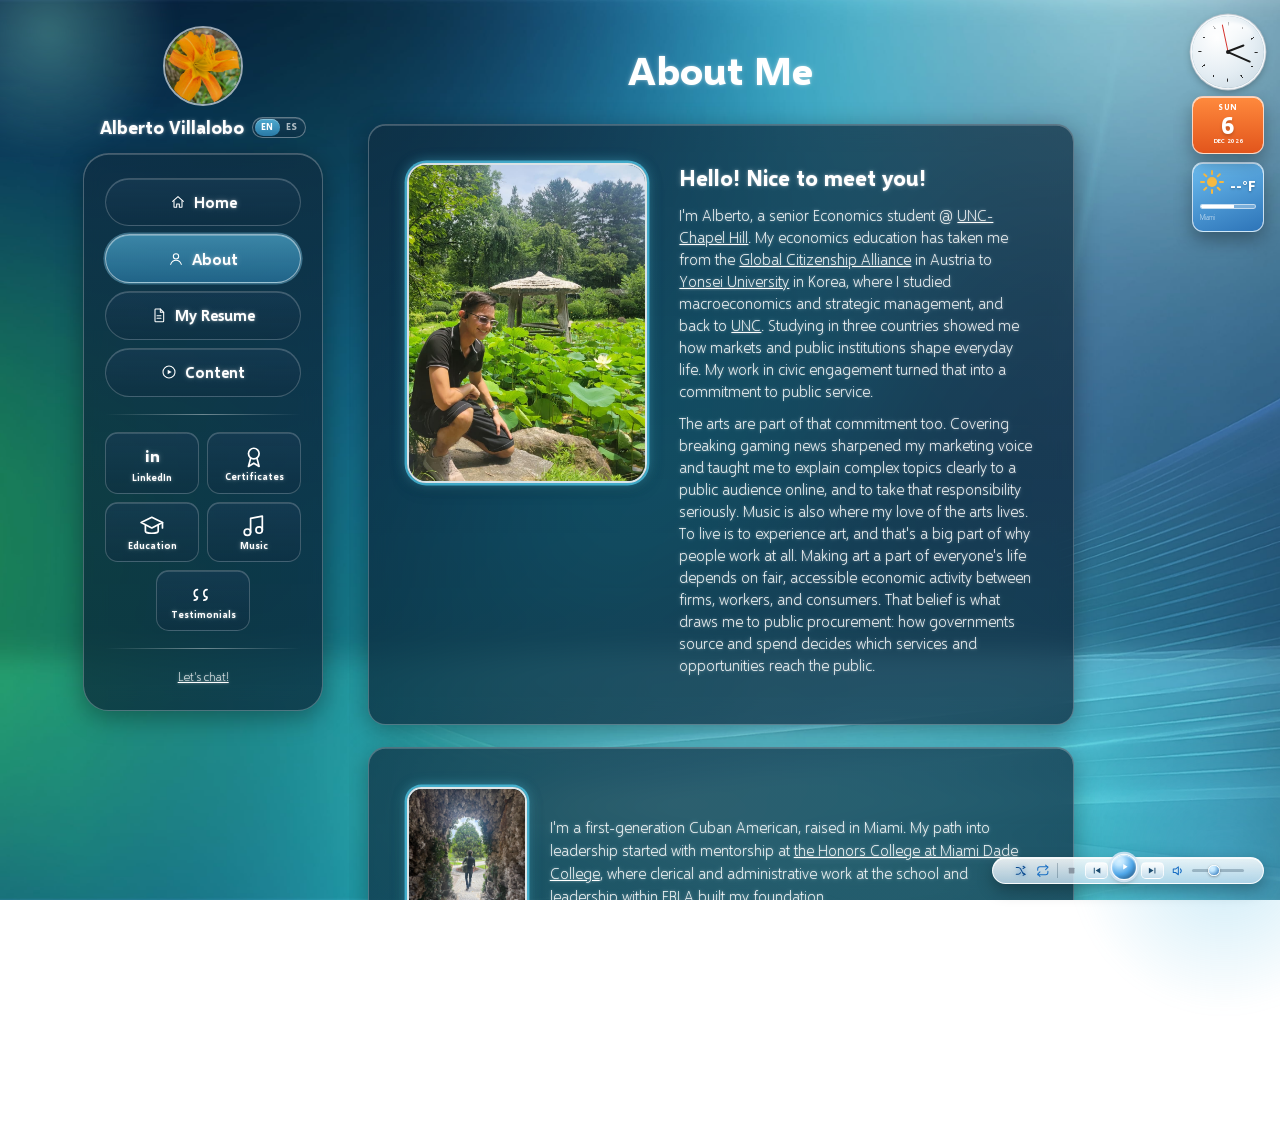
==== commit 925d305d: "Simplify sidebar contact links and trim About carousel - Replace the email address and duplicate Lin" ====
--- a/about.html
+++ b/about.html
@@ -115,8 +115,7 @@
     <div class="divider"></div>
 
     <div class="sidebar-footer">
-      <p><a href="mailto:villaloboalb@gmail.com">villaloboalb@gmail.com</a></p>
-      <p><a href="https://www.linkedin.com/in/villaloboalberto" target="_blank">LinkedIn</a></p>
+      <p><a href="mailto:villaloboalb@gmail.com" data-i18n="footer.chat">Let's chat!</a></p>
     </div>
   </aside>
   </div>
@@ -181,7 +180,6 @@
         <div class="journey-row center">
           <div class="journey-carousel wide">
             <img class="carousel-slide active" src="assets/gallery/WhatsApp Image 2026-09-18 at 23.11.58.jpeg" alt="UNC-Chapel Hill campus">
-            <img class="carousel-slide" src="assets/gallery/WhatsApp Image 2026-09-18 at 23.46.00.jpeg" alt="UNC-Chapel Hill campus">
           </div>
           <div class="journey-text">
             <p data-i18n="about.journey4">At <a href="https://www.unc.edu" target="_blank">UNC</a>, econometrics has been my biggest academic challenge yet. Alongside it, I started at Demystified Studios as a QA tester for an educational program in business entrepreneurship, then moved into a marketing internship.</p>
@@ -265,6 +263,7 @@
   </script>
 
   <script src="assets/js/i18n.js"></script>
+  <script src="assets/js/links.js"></script>
   <script src="assets/js/fit-scale.js"></script>
   <script src="assets/js/media-player.js"></script>
 
--- a/style.css
+++ b/style.css
@@ -68,6 +68,8 @@
 }
 
 a { color: inherit; }
+/* links.js removes the email link's href, which drops the default link underline; restore it */
+:where(a[data-href]) { cursor: pointer; text-decoration: underline; }
 
 /* ===== Glass panel base ===== */
 .glass {
